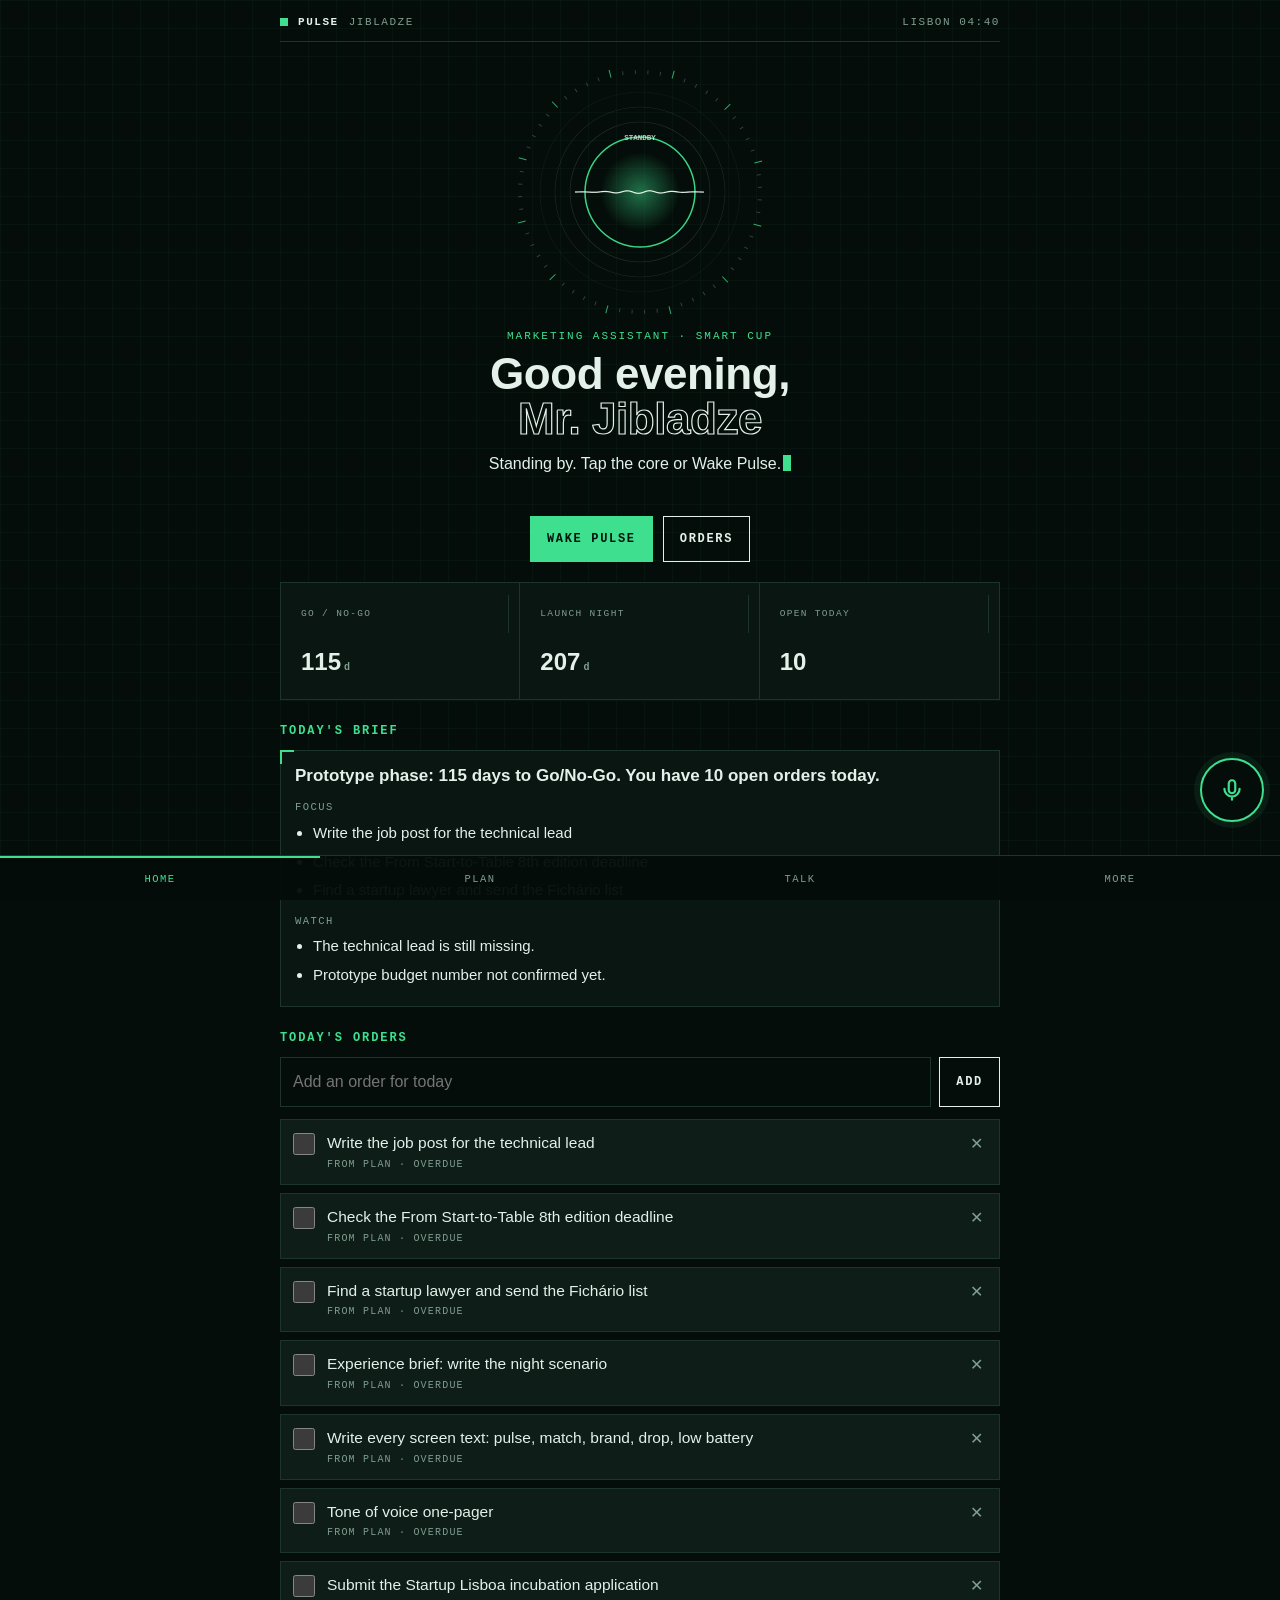
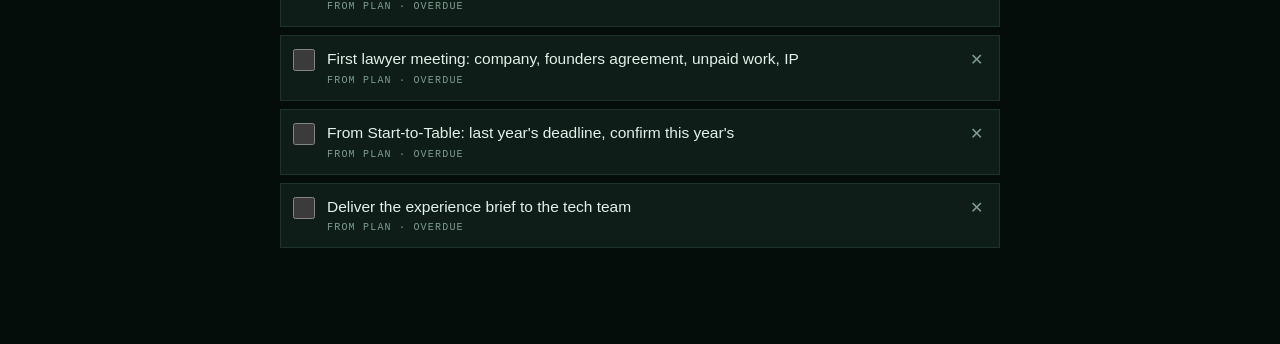
==== index.html @ d0503ccf "Add files via upload" ====
<!doctype html>
<html lang="en">
<head>
<meta charset="utf-8">
<meta name="viewport" content="width=device-width,initial-scale=1,viewport-fit=cover">
<title>Pulse</title>
<meta name="theme-color" content="#050D0A">
<meta name="apple-mobile-web-app-capable" content="yes">
<meta name="mobile-web-app-capable" content="yes">
<meta name="apple-mobile-web-app-status-bar-style" content="black-translucent">
<meta name="apple-mobile-web-app-title" content="Pulse">
<link rel="apple-touch-icon" href="icon-180.png">
<link rel="icon" href="icon-192.png">
<link rel="manifest" href="manifest.webmanifest">
<style>
:root{
  color-scheme:dark;
  --void:#050D0A; --panel:#0A1612; --panel2:#0E1D17; --line:#1C3429;
  --bone:#E4F1EA; --dim:#7F9E90; --pulse:#3EE08F; --soft:rgba(62,224,143,.14); --alert:#FF6B5E;
  --mono:ui-monospace,"SF Mono",Menlo,Consolas,monospace;
  --sans:-apple-system,BlinkMacSystemFont,"SF Pro Text","Segoe UI",Roboto,sans-serif;
  --display:-apple-system,"SF Pro Display","Segoe UI",Roboto,sans-serif;
  --safe-b:env(safe-area-inset-bottom,0px); --safe-t:env(safe-area-inset-top,0px);
}
*{box-sizing:border-box;-webkit-tap-highlight-color:transparent}
html,body{margin:0;background:var(--void);color:var(--bone);font-family:var(--sans);font-size:16px;line-height:1.5;min-height:100%}
body{padding:calc(var(--safe-t) + 8px) 16px calc(var(--safe-b) + 96px);
  background-image:linear-gradient(rgba(62,224,143,.035) 1px,transparent 1px),linear-gradient(90deg,rgba(62,224,143,.035) 1px,transparent 1px);background-size:28px 28px;background-attachment:fixed}
button,input,textarea,select{font:inherit;color:inherit}
:focus-visible{outline:2px solid var(--pulse);outline-offset:3px}
.wrap{max-width:720px;margin:0 auto}
.top{display:flex;align-items:center;gap:10px;font-family:var(--mono);font-size:11px;letter-spacing:.14em;text-transform:uppercase;color:var(--dim);padding:6px 0 10px;border-bottom:1px solid var(--line)}
.top b{color:var(--bone)}
.top .dot{width:8px;height:8px;background:var(--pulse);display:inline-block;animation:beat 1.1s ease-in-out infinite}
.top .sp{flex:1}
@keyframes beat{0%,100%{opacity:.35;transform:scale(.8)}18%{opacity:1;transform:scale(1.15)}32%{opacity:.6}46%{opacity:1;transform:scale(1.08)}}
.view{display:none;padding-top:14px}
.view.on{display:block}
h2{font-family:var(--mono);font-size:12px;letter-spacing:.16em;text-transform:uppercase;color:var(--pulse);margin:22px 0 10px;font-weight:700}

/* home */
.core{display:block;margin:6px auto 0;width:min(64vw,260px);aspect-ratio:1;border:none;background:none;padding:0;cursor:pointer}
.core canvas{width:100%;height:100%;display:block}
.hello{text-align:center}
.hello .eyebrow{font-family:var(--mono);font-size:11px;letter-spacing:.18em;text-transform:uppercase;color:var(--pulse);margin-top:6px}
.hello h1{font-family:var(--display);font-weight:800;font-size:clamp(30px,8.5vw,44px);line-height:1.02;letter-spacing:-.01em;margin:8px 0 10px}
.hello h1 span{display:block;color:transparent;-webkit-text-stroke:1.2px var(--bone)}
.say{min-height:3em;color:var(--bone);font-size:16px;margin:0 auto;max-width:34ch}
.caret{display:inline-block;width:.5em;height:1em;background:var(--pulse);vertical-align:-2px;margin-left:2px;animation:blink 1s steps(1) infinite}
@keyframes blink{50%{opacity:0}}
.acts{display:flex;gap:10px;justify-content:center;flex-wrap:wrap;margin-top:16px}
.btn{font-family:var(--mono);font-size:12px;font-weight:700;letter-spacing:.14em;text-transform:uppercase;padding:13px 16px;border:1.5px solid var(--bone);background:transparent;color:var(--bone);cursor:pointer;min-height:46px}
.btn.hot{background:var(--pulse);border-color:var(--pulse);color:#02140B}
.btn.ghost{border-color:var(--line);color:var(--dim)}
.btn:active{transform:translateY(1px)}
.ro{display:grid;grid-template-columns:repeat(3,1fr);border:1px solid var(--line);margin-top:20px;background:var(--panel)}
.ro div{padding:12px 10px;border-right:1px solid var(--line)}
.ro div:last-child{border-right:none}
.ro .k{font-family:var(--mono);font-size:9.5px;letter-spacing:.14em;text-transform:uppercase;color:var(--dim)}
.ro .v{font-family:var(--display);font-weight:800;font-size:24px;line-height:1.1;margin-top:4px;font-variant-numeric:tabular-nums}
.ro .v small{font-family:var(--mono);font-size:10px;color:var(--dim);font-weight:600;margin-left:3px}
.card{background:var(--panel);border:1px solid var(--line);position:relative;padding:14px}
.card::before{content:"";position:absolute;top:-1px;left:-1px;width:12px;height:12px;border-top:2px solid var(--pulse);border-left:2px solid var(--pulse)}
.brief-h{font-weight:600;font-size:17px;line-height:1.35;margin:0 0 10px}
.brief ul{margin:0;padding-left:18px}
.brief li{margin-bottom:6px;font-size:15px}
.brief .k{font-family:var(--mono);font-size:10.5px;letter-spacing:.14em;text-transform:uppercase;color:var(--dim);margin:12px 0 6px}

/* tasks */
.addrow{display:flex;gap:8px;margin-bottom:12px}
.addrow input{flex:1;min-width:0;background:var(--void);border:1px solid var(--line);padding:12px;font-size:16px}
.tasks{list-style:none;margin:0;padding:0;display:grid;gap:8px}
.tasks li{display:grid;grid-template-columns:auto 1fr auto;gap:12px;align-items:start;border:1px solid var(--line);padding:12px;background:var(--panel2)}
.tasks input{width:22px;height:22px;margin:1px 0 0;accent-color:var(--pulse)}
.tasks .t{font-size:15.5px;line-height:1.4}
.tasks .m{font-family:var(--mono);font-size:10px;letter-spacing:.12em;text-transform:uppercase;color:var(--dim);margin-top:3px}
.tasks li.done .t{color:var(--dim);text-decoration:line-through;text-decoration-color:var(--pulse)}
.tasks .x{background:none;border:none;color:var(--dim);font-size:16px;padding:0 4px;cursor:pointer}
.empty{font-family:var(--mono);font-size:12px;color:var(--dim)}

/* plan */
.plan{list-style:none;margin:0;padding:0;display:grid;gap:8px}
.plan li{display:grid;grid-template-columns:62px 1fr auto;gap:12px;align-items:start;border:1px solid var(--line);padding:12px;background:var(--panel2)}
.plan li.today{border-color:var(--pulse);background:var(--soft)}
.plan li.past{opacity:.55}
.plan .d{font-family:var(--mono);font-size:12px;font-weight:700;color:var(--pulse);line-height:1.2}
.plan .d small{display:block;color:var(--dim);font-weight:400;font-size:10px;letter-spacing:.1em;text-transform:uppercase}
.plan .t{font-size:15px;line-height:1.4}
.plan .tag{font-family:var(--mono);font-size:9.5px;letter-spacing:.12em;text-transform:uppercase;color:var(--dim)}
.planform{display:grid;grid-template-columns:auto 1fr auto;gap:8px;margin-bottom:12px}
.planform input{background:var(--void);border:1px solid var(--line);padding:11px;font-size:16px;min-width:0}
.note{font-size:13.5px;color:var(--dim);line-height:1.5}

/* talk */
.log{display:flex;flex-direction:column;gap:10px;min-height:200px}
.msg{max-width:86%;padding:10px 12px;font-size:15.5px;line-height:1.45;white-space:pre-wrap}
.msg.me{align-self:flex-end;background:var(--bone);color:var(--void)}
.msg.her{align-self:flex-start;background:var(--panel2);border:1px solid var(--line);border-left:3px solid var(--pulse)}
.msg .w{display:block;font-family:var(--mono);font-size:9.5px;letter-spacing:.16em;text-transform:uppercase;opacity:.65;margin-bottom:3px}
.typebar{display:flex;gap:8px;margin-top:12px}
.typebar input{flex:1;min-width:0;background:var(--void);border:1px solid var(--line);padding:12px;font-size:16px}
.hint{font-family:var(--mono);font-size:11px;color:var(--dim);line-height:1.7;margin-top:10px}

/* mic */
.mic{position:fixed;right:16px;bottom:calc(var(--safe-b) + 78px);z-index:20;width:64px;height:64px;border-radius:50%;border:2px solid var(--pulse);background:var(--void);color:var(--pulse);display:grid;place-items:center;cursor:pointer;box-shadow:0 0 0 6px rgba(62,224,143,.08)}
.mic svg{width:26px;height:26px}
.mic.live{background:var(--pulse);color:#02140B;animation:ring 1.2s ease-out infinite}
@keyframes ring{0%{box-shadow:0 0 0 0 rgba(62,224,143,.5)}100%{box-shadow:0 0 0 22px rgba(62,224,143,0)}}
.heard{position:fixed;left:16px;right:96px;bottom:calc(var(--safe-b) + 86px);z-index:19;font-family:var(--mono);font-size:12px;color:var(--pulse);background:rgba(5,13,10,.92);border:1px solid var(--line);padding:8px 10px;min-height:34px}

/* tabs */
.tabs{position:fixed;left:0;right:0;bottom:0;z-index:18;background:rgba(5,13,10,.96);border-top:1px solid var(--line);display:grid;grid-template-columns:repeat(4,1fr);padding-bottom:var(--safe-b)}
.tabs button{background:none;border:none;color:var(--dim);font-family:var(--mono);font-size:10.5px;letter-spacing:.14em;text-transform:uppercase;padding:14px 4px 12px;cursor:pointer;border-top:2px solid transparent}
.tabs button[aria-selected="true"]{color:var(--pulse);border-top-color:var(--pulse)}

/* settings */
.row{display:grid;gap:6px;margin-bottom:14px}
.row label{font-family:var(--mono);font-size:11px;letter-spacing:.14em;text-transform:uppercase;color:var(--dim)}
.row select{background:var(--void);border:1px solid var(--line);padding:11px;font-size:16px}
.toggle{display:flex;align-items:center;gap:10px;font-size:15px}
.toggle input{width:22px;height:22px;accent-color:var(--pulse)}
.facts{display:grid;gap:8px}
.fact{border:1px solid var(--line);background:var(--panel2);padding:10px 12px}
.fact .k{font-family:var(--mono);font-size:10px;letter-spacing:.16em;text-transform:uppercase;color:var(--pulse)}
.fact .v{font-size:14.5px;margin-top:4px}

/* orders overlay */
.ops{position:fixed;inset:0;z-index:50;background:rgba(3,8,6,.96);display:grid;place-items:center;padding:calc(var(--safe-t) + 16px) 14px calc(var(--safe-b) + 16px);overflow-y:auto}
.ops[hidden]{display:none!important}
.ops-scan{position:absolute;inset:0;pointer-events:none;background:repeating-linear-gradient(to bottom,rgba(62,224,143,.05) 0 1px,transparent 1px 4px);animation:scan 6s linear infinite}
@keyframes scan{from{background-position:0 0}to{background-position:0 120px}}
.ops-box{position:relative;width:min(640px,100%);border:1.5px solid var(--pulse);background:rgba(8,16,12,.94);padding:20px 16px 18px;box-shadow:0 0 50px rgba(62,224,143,.12)}
.ops-box::before,.ops-box::after{content:"";position:absolute;width:22px;height:22px;border:3px solid var(--pulse)}
.ops-box::before{top:-7px;left:-7px;border-right:none;border-bottom:none}
.ops-box::after{bottom:-7px;right:-7px;border-left:none;border-top:none}
.ops-top{display:flex;justify-content:space-between;font-family:var(--mono);font-size:10.5px;letter-spacing:.18em;color:var(--pulse)}
.ops-title{font-family:var(--mono);font-weight:700;font-size:19px;letter-spacing:.06em;margin:14px 0 4px;min-height:1.3em}
.ops-count{display:flex;align-items:baseline;gap:10px;margin-bottom:14px}
.ops-count b{font-family:var(--display);font-weight:900;font-size:78px;line-height:.9;color:var(--pulse);text-shadow:0 0 22px rgba(62,224,143,.35);font-variant-numeric:tabular-nums}
.ops-count span{font-family:var(--mono);font-size:11px;letter-spacing:.18em;text-transform:uppercase;color:var(--dim)}
.op-row{display:grid;grid-template-columns:auto 1fr;gap:10px;border:1px solid var(--line);border-left:3px solid var(--pulse);padding:11px 12px;margin-bottom:8px;background:rgba(62,224,143,.04);opacity:0;transform:translateX(-12px);transition:opacity .4s,transform .4s}
.op-row.show{opacity:1;transform:none}
.op-id{font-family:var(--mono);font-weight:700;font-size:11.5px;color:var(--pulse);letter-spacing:.1em;padding-top:2px}
.op-t{font-family:var(--mono);font-size:14.5px;line-height:1.4}
.ops-foot{display:flex;justify-content:space-between;align-items:center;gap:10px;margin-top:14px;font-family:var(--mono);font-size:11px;color:var(--dim)}

@media (prefers-reduced-motion:reduce){*{animation:none!important;transition:none!important}}
</style>
</head>
<body>
<div class="wrap">
  <div class="top"><span class="dot" aria-hidden="true"></span><b>PULSE</b><span>Jibladze</span><span class="sp"></span><span id="clock">--:--</span></div>

  <!-- HOME -->
  <section class="view on" id="v-home" aria-label="Home">
    <button class="core" id="core" type="button" aria-label="Wake Pulse"><canvas id="cv" width="520" height="520" aria-hidden="true"></canvas></button>
    <div class="hello">
      <div class="eyebrow">Marketing assistant · Smart Cup</div>
      <h1 id="greet">Welcome,<span>Mr. Jibladze</span></h1>
      <p class="say" id="say" aria-live="polite"></p>
      <div class="acts">
        <button class="btn hot" id="wake" type="button">Wake Pulse</button>
        <button class="btn" id="showOrders" type="button">Orders</button>
      </div>
    </div>
    <div class="ro">
      <div><div class="k">Go / No-Go</div><div class="v" id="roGo">--<small>d</small></div></div>
      <div><div class="k">Launch night</div><div class="v" id="roLaunch">--<small>d</small></div></div>
      <div><div class="k">Open today</div><div class="v" id="roOpen">0</div></div>
    </div>
    <h2>Today's brief</h2>
    <div class="card brief" id="brief"></div>
    <h2>Today's orders</h2>
    <form class="addrow" id="addForm"><label for="newTask" style="position:absolute;left:-9999px">New task</label><input id="newTask" placeholder="Add an order for today" autocomplete="off"><button class="btn" type="submit">Add</button></form>
    <ul class="tasks" id="tasks"></ul>
  </section>

  <!-- PLAN -->
  <section class="view" id="v-plan" aria-label="Month plan">
    <h2>Month plan</h2>
    <p class="note">Every item can go to your iPhone Calendar with an alert, so you get reminded even when Pulse is closed.</p>
    <form class="planform" id="planForm">
      <label for="pDate" style="position:absolute;left:-9999px">Date</label><input type="date" id="pDate">
      <label for="pText" style="position:absolute;left:-9999px">What</label><input id="pText" placeholder="What needs to happen" autocomplete="off">
      <button class="btn" type="submit">Add</button>
    </form>
    <ul class="plan" id="plan"></ul>
    <div class="acts" style="justify-content:flex-start">
      <button class="btn hot" id="toCal" type="button">Add plan to Calendar</button>
    </div>
    <p class="note" id="calNote"></p>
  </section>

  <!-- TALK -->
  <section class="view" id="v-talk" aria-label="Talk">
    <h2>Talk to Pulse</h2>
    <div class="log" id="log"></div>
    <form class="typebar" id="typeForm"><label for="typeIn" style="position:absolute;left:-9999px">Message</label><input id="typeIn" placeholder="Type or tap the mic" autocomplete="off"><button class="btn hot" type="submit">Send</button></form>
    <div class="hint">Try: "what are my orders" · "add task call the lawyer" · "done one" · "read my brief" · "what's this week" · "days to launch". Anything else goes to Claude.</div>
    <div class="acts" style="justify-content:flex-start">
      <button class="btn" id="askClaude" type="button">Deep talk in Claude</button>
    </div>
  </section>

  <!-- MORE -->
  <section class="view" id="v-more" aria-label="Settings and memory">
    <h2>Voice</h2>
    <div class="row"><label for="voiceSel">Pulse voice</label><select id="voiceSel"></select></div>
    <div class="acts" style="justify-content:flex-start;margin-top:0"><button class="btn" id="testVoice" type="button">Test voice</button></div>
    <p class="note">For a voice close to a real person, download a free Premium voice once: iPhone Settings › Accessibility › Spoken Content › Voices › English › <b>Ava (Premium)</b> or <b>Serena (Premium)</b>. Then pick it here.</p>
    <label class="toggle"><input type="checkbox" id="convo" checked> Conversation mode: listen again after Pulse answers</label>
    <h2>Memory</h2>
    <div class="facts" id="facts"></div>
    <h2>Links</h2>
    <p class="note">Full dashboard, reports and team signals: <a href="https://claude.ai/artifact/8DyxYjzvwnHDdhPhgziKTf" style="color:var(--pulse)">Pulse on claude.ai</a></p>
    <div class="acts" style="justify-content:flex-start"><button class="btn ghost" id="reset" type="button">Reset data on this phone</button></div>
    <p class="note" id="resetNote"></p>
  </section>
</div>

<div class="heard" id="heard" hidden></div>
<button class="mic" id="mic" type="button" aria-label="Talk to Pulse"><svg viewBox="0 0 24 24" fill="none" stroke="currentColor" stroke-width="2" stroke-linecap="round"><rect x="9" y="3" width="6" height="12" rx="3"/><path d="M5 11a7 7 0 0 0 14 0M12 18v3"/></svg></button>

<nav class="tabs" role="tablist">
  <button role="tab" aria-selected="true" data-v="home">Home</button>
  <button role="tab" aria-selected="false" data-v="plan">Plan</button>
  <button role="tab" aria-selected="false" data-v="talk">Talk</button>
  <button role="tab" aria-selected="false" data-v="more">More</button>
</nav>

<div class="ops" id="ops" hidden role="dialog" aria-modal="true" aria-labelledby="opsTitle">
  <div class="ops-scan" aria-hidden="true"></div>
  <div class="ops-box">
    <div class="ops-top"><span>PULSE // SECURE CHANNEL</span><span id="opsDate"></span></div>
    <div class="ops-title" id="opsTitle">ORDERS FOR MR. JIBLADZE</div>
    <div class="ops-count"><b id="opsCount">00</b><span id="opsSub">Active orders</span></div>
    <div id="opsRows"></div>
    <div class="ops-foot"><span>&gt; awaiting acknowledgement_</span><button class="btn hot" id="opsAck" type="button">Acknowledged</button></div>
  </div>
</div>

<script>
(function(){
"use strict";
const $ = id => document.getElementById(id);
const TZ = "Europe/Lisbon";
const store = {
  get(k, d){ try { const v = localStorage.getItem("pulse." + k); return v ? JSON.parse(v) : d; } catch(e){ return d; } },
  set(k, v){ try { localStorage.setItem("pulse." + k, JSON.stringify(v)); } catch(e){} }
};
function lisbon(d){
  const p = {}; new Intl.DateTimeFormat("en-GB",{timeZone:TZ,year:"numeric",month:"2-digit",day:"2-digit",hour:"2-digit",minute:"2-digit",hour12:false}).formatToParts(d||new Date()).forEach(x => p[x.type] = x.value);
  return {date:p.year+"-"+p.month+"-"+p.day, h:+p.hour, hm:p.hour+":"+p.minute};
}
function days(a,b){ return Math.round((Date.parse(b+"T12:00:00Z") - Date.parse(a+"T12:00:00Z"))/86400000); }
function addDays(iso, n){ const d = new Date(iso+"T12:00:00Z"); d.setUTCDate(d.getUTCDate()+n); return d.toISOString().slice(0,10); }
function fmtDay(iso){ const d = new Date(iso+"T12:00:00Z"); return {d:d.toLocaleDateString("en-GB",{day:"numeric",month:"short",timeZone:"UTC"}), w:d.toLocaleDateString("en-GB",{weekday:"short",timeZone:"UTC"})}; }
let T = lisbon();
$("clock").textContent = "Lisbon " + T.hm;
setInterval(() => { T = lisbon(); $("clock").textContent = "Lisbon " + T.hm; }, 30000);

/* ---------- data ---------- */
const MEMORY = [
  {k:"Product", v:"Reusable bar cup with a living screen. Two cups near each other match at random. No app, no personal data."},
  {k:"Market", v:"Lisbon first: Bairro Alto, Cais do Sodré, Santos. Dating app fatigue, the in-person trend, strong tourism."},
  {k:"Timeline", v:"Prototypes Oct 2026 to Mar 2027 · Go/No-Go Mar 2027 · launch night Jul 2027."},
  {k:"Marketing now", v:"Quiet phase: experience brief, brand, interviews, sales decks. Public campaign ONLY 50 after Go/No-Go."},
  {k:"Funding", v:"Startup Lisboa incubation, From Start-to-Table, angels after Go/No-Go, a drinks partner."},
  {k:"Private details", v:"Prices, money and legal notes stay in your private Pulse page on claude.ai, not in this app."}
];
const SEED_PLAN = [
  ["2026-09-28","Write the job post for the technical lead","you"],
  ["2026-09-29","Check the From Start-to-Table 8th edition deadline","you"],
  ["2026-09-30","Find a startup lawyer and send the Fichário list","you"],
  ["2026-10-01","Prototype month 1 starts: tech decision and components","team"],
  ["2026-10-05","Experience brief: write the night scenario","you"],
  ["2026-10-08","Write every screen text: pulse, match, brand, drop, low battery","you"],
  ["2026-10-10","Prototype budget number due from the tech lead","team"],
  ["2026-10-12","Parts for the two prototypes should have arrived","team"],
  ["2026-10-15","Tone of voice one-pager","you"],
  ["2026-10-19","Submit the Startup Lisboa incubation application","you"],
  ["2026-10-22","First lawyer meeting: company, founders agreement, unpaid work, IP","you"],
  ["2026-10-26","From Start-to-Table: last year's deadline, confirm this year's","you"],
  ["2026-10-30","Deliver the experience brief to the tech team","you"]
];
let plan = store.get("plan", null);
if (!plan){ plan = SEED_PLAN.map((p,i) => ({id:"s"+i, date:p[0], text:p[1], who:p[2], done:false, draft:true})); store.set("plan", plan); }
let tasks = store.get("tasks", []);
let log = store.get("log", []);
function uid(){ return Date.now().toString(36) + Math.random().toString(36).slice(2,6); }

/* today's orders = today's tasks + plan items due today or overdue (open) */
function todayOrders(){
  const t = tasks.filter(x => x.day === T.date || (!x.done && x.day < T.date));
  const p = plan.filter(x => x.who !== "team" && !x.done && x.date <= T.date).map(x => ({id:"p:"+x.id, text:x.text, done:false, fromPlan:true, day:x.date}));
  return t.concat(p);
}
function openOrders(){ return todayOrders().filter(x => !x.done); }

/* ---------- canvas core ---------- */
const cv = $("cv"), cx = cv.getContext("2d");
const reduce = matchMedia("(prefers-reduced-motion: reduce)").matches;
let speaking = false, listening = false, awake = false;
function draw(t){
  const W = cv.width, c = W/2; cx.clearRect(0,0,W,W);
  const ph = (t/1000*1.1)%1, beat = Math.exp(-Math.pow((ph-.08)*18,2)) + .6*Math.exp(-Math.pow((ph-.3)*18,2));
  const e = speaking ? .9 : listening ? .7 : awake ? .45 : .25;
  for (let i=0;i<4;i++){ cx.beginPath(); cx.arc(c,c,110+i*30+beat*5*e*(4-i),0,Math.PI*2); cx.strokeStyle = i===0 ? "rgba(62,224,143,.95)" : "rgba(228,241,234,"+(.2-i*.04)+")"; cx.lineWidth = i===0 ? 3 : 1.2; cx.stroke(); }
  cx.save(); cx.translate(c,c); cx.rotate(t/9000);
  for (let i=0;i<60;i++){ const a=i/60*Math.PI*2, r1=236, r2=i%5===0?252:244; cx.beginPath(); cx.moveTo(Math.cos(a)*r1,Math.sin(a)*r1); cx.lineTo(Math.cos(a)*r2,Math.sin(a)*r2); cx.strokeStyle = i%5===0 ? "rgba(62,224,143,.75)" : "rgba(228,241,234,.22)"; cx.lineWidth = 2; cx.stroke(); }
  cx.restore();
  const r = 80 + beat*12*e, g = cx.createRadialGradient(c,c,4,c,c,r);
  g.addColorStop(0,"rgba(62,224,143,"+(.45+beat*.4)+")"); g.addColorStop(1,"rgba(62,224,143,0)");
  cx.fillStyle = g; cx.beginPath(); cx.arc(c,c,r,0,Math.PI*2); cx.fill();
  cx.beginPath();
  for (let x=-130;x<=130;x+=3){ const n=x/130, env=Math.exp(-n*n*3), y=Math.sin(n*18+t/170)*22*env*(speaking?1.3:listening?.9:awake?.45:.12)*(1+beat*.5); x===-130?cx.moveTo(c+x,c+y):cx.lineTo(c+x,c+y); }
  cx.strokeStyle = "#E4F1EA"; cx.lineWidth = 2.4; cx.stroke();
  cx.fillStyle = "rgba(228,241,234,.8)"; cx.font = "600 15px ui-monospace, Menlo, monospace"; cx.textAlign = "center";
  cx.fillText(speaking ? "SPEAKING" : listening ? "LISTENING" : awake ? "ONLINE" : "STANDBY", c, c-104);
}
function loop(t){ draw(t); if (!reduce) requestAnimationFrame(loop); }
requestAnimationFrame(loop);

/* ---------- voice out ---------- */
const synth = window.speechSynthesis;
let voice = null, voices = [];
function vScore(v){
  let s = 0;
  if (/premium/i.test(v.name)) s += 90; if (/enhanced/i.test(v.name)) s += 70; if (/natural|neural/i.test(v.name)) s += 70;
  if (/^en[-_]GB/i.test(v.lang)) s += 25; else if (/^en[-_](US|IE|AU)/i.test(v.lang)) s += 18; else s += 8;
  if (/ava|serena|zoe|samantha|kate|stephanie|karen|moira|tessa|allison|susan|sonia|libby|jenny|aria|female/i.test(v.name)) s += 25;
  if (/daniel|arthur|oliver|fred|alex|tom|aaron|rishi|gordon|reed|ralph|albert|eddy|grandpa|grandma|rocko|shelley|sandy|flo|jester|bells|boing|bubbles|cellos|whisper|zarvox|trinoids|organ|superstar|bahh|wobble|junior|good news|bad news/i.test(v.name)) s -= 120;
  return s;
}
function loadVoices(){
  if (!synth) return;
  voices = synth.getVoices().filter(v => /^en([-_]|$)/i.test(v.lang)).sort((a,b) => vScore(b)-vScore(a));
  const saved = store.get("voice", null);
  voice = voices.find(v => v.name === saved) || voices[0] || null;
  const sel = $("voiceSel"); sel.innerHTML = "";
  if (!voices.length){ const o = document.createElement("option"); o.textContent = "No English voice found"; sel.appendChild(o); return; }
  voices.slice(0,20).forEach(v => { const o = document.createElement("option"); o.value = v.name; o.textContent = v.name + " (" + v.lang + ")"; if (v === voice) o.selected = true; sel.appendChild(o); });
}
if (synth){ loadVoices(); synth.addEventListener && synth.addEventListener("voiceschanged", loadVoices); setTimeout(loadVoices, 800); }
$("voiceSel").addEventListener("change", e => { voice = voices.find(v => v.name === e.target.value) || voice; store.set("voice", voice && voice.name); say("Hello, Mr. Jibladze. This is how I sound now."); });
$("testVoice").addEventListener("click", () => say("Good day, Mr. Jibladze. Pulse is online and ready."));
function speechText(t){ return t.replace(/€\s?(\d[\d,.]*)k\b/gi,"$1 thousand euros").replace(/€\s?(\d[\d,.]*)/g,"$1 euros").replace(/\bGo\s*\/\s*No-Go\b/gi,"go, no go").replace(/\bMr\.\s/g,"Mister ").replace(/Jibladze/g,"Jib-lahd-zeh").replace(/\s+/g," ").trim(); }
function say(text, opt){
  opt = opt || {};
  if (!synth || !voice || !text){ if (opt.onEnd) setTimeout(opt.onEnd, 50); if (opt.onStart) opt.onStart(false); return; }
  if (!opt.queue) synth.cancel();
  const parts = speechText(text).match(/[^.!?]+[.!?]*\s*/g) || [speechText(text)];
  const chunks = []; let cur = "";
  parts.forEach(p => { if ((cur+p).length > 170 && cur){ chunks.push(cur.trim()); cur = p; } else cur += p; });
  if (cur.trim()) chunks.push(cur.trim());
  chunks.forEach((c,i) => {
    const u = new SpeechSynthesisUtterance(c);
    u.voice = voice; u.lang = voice.lang; u.rate = 1; u.pitch = 1;
    if (i === 0) u.onstart = () => { speaking = true; if (opt.onStart) opt.onStart(true); };
    if (i === chunks.length-1) u.onend = u.onerror = () => { speaking = false; if (opt.onEnd) opt.onEnd(); };
    synth.speak(u);
  });
}

/* ---------- typing ---------- */
let tt = null;
function type(el, text){
  clearInterval(tt); el.textContent = "";
  const c = document.createElement("span"); c.className = "caret";
  if (reduce){ el.textContent = text; el.appendChild(c); return; }
  let i = 0; tt = setInterval(() => { i += 2; el.textContent = text.slice(0,i); el.appendChild(c); if (i >= text.length) clearInterval(tt); }, 22);
}

/* ---------- home render ---------- */
const NUMW = ["no","one","two","three","four","five","six","seven","eight","nine","ten"];
function helloWord(){ const h = T.h; return h < 5 ? "Good evening" : h < 12 ? "Good morning" : h < 18 ? "Good afternoon" : "Good evening"; }
function weekAhead(){ const end = addDays(T.date, 7); return plan.filter(p => !p.done && p.date > T.date && p.date <= end); }
function briefData(){
  const open = openOrders(), week = weekAhead();
  const go = days(T.date,"2027-03-31"), launch = days(T.date,"2027-07-01");
  const stage = T.date < "2026-10-01" ? "Plan agreed, prototype phase starts on 1 October." : T.date <= "2027-03-31" ? "Prototype phase: " + go + " days to Go/No-Go." : T.date < "2027-07-01" ? "The Signal: " + launch + " days to launch night." : "After launch.";
  return {
    headline: stage + " " + (open.length ? "You have " + open.length + " open " + (open.length===1?"order":"orders") + " today." : "Nothing open for today."),
    focus: open.slice(0,3).map(o => o.text),
    week: week.slice(0,4).map(p => fmtDay(p.date).w + " " + fmtDay(p.date).d + ": " + p.text),
    gaps: ["The technical lead is still missing.", "Prototype budget number not confirmed yet."]
  };
}
function renderBrief(){
  const b = briefData(), el = $("brief"); el.innerHTML = "";
  const h = document.createElement("p"); h.className = "brief-h"; h.textContent = b.headline; el.appendChild(h);
  [["Focus",b.focus],["Next 7 days",b.week],["Watch",b.gaps]].forEach(([k,arr]) => {
    if (!arr.length) return;
    const kk = document.createElement("div"); kk.className = "k"; kk.textContent = k; el.appendChild(kk);
    const ul = document.createElement("ul"); arr.forEach(x => { const li = document.createElement("li"); li.textContent = x; ul.appendChild(li); }); el.appendChild(ul);
  });
}
function renderTasks(){
  const ul = $("tasks"); ul.innerHTML = "";
  const list = todayOrders();
  list.forEach((o,i) => {
    const li = document.createElement("li"); if (o.done) li.className = "done";
    const cb = document.createElement("input"); cb.type = "checkbox"; cb.checked = !!o.done; cb.id = "o-"+i; cb.setAttribute("aria-label","Done: "+o.text);
    cb.addEventListener("change", () => complete(o, cb.checked));
    const body = document.createElement("div");
    const t = document.createElement("div"); t.className = "t"; t.textContent = o.text;
    const m = document.createElement("div"); m.className = "m"; m.textContent = (o.fromPlan ? "From plan" : "Order") + (o.day < T.date ? " · overdue" : "");
    body.append(t, m);
    const x = document.createElement("button"); x.className = "x"; x.type = "button"; x.textContent = "✕"; x.setAttribute("aria-label","Remove");
    x.addEventListener("click", () => removeOrder(o));
    li.append(cb, body, x); ul.appendChild(li);
  });
  if (!list.length){ const li = document.createElement("li"); li.className = "empty"; li.style.border = "none"; li.style.background = "none"; li.textContent = "No orders for today."; ul.appendChild(li); }
  $("roOpen").textContent = openOrders().length;
  $("roGo").innerHTML = Math.max(0,days(T.date,"2027-03-31")) + "<small>d</small>";
  $("roLaunch").innerHTML = Math.max(0,days(T.date,"2027-07-01")) + "<small>d</small>";
  renderBrief();
}
function addTask(text){ text = String(text||"").trim(); if (!text) return null; const t = {id:uid(), text, day:T.date, done:false}; tasks.push(t); store.set("tasks", tasks); renderTasks(); return t; }
function complete(o, done){
  if (o.fromPlan){ const p = plan.find(x => "p:"+x.id === o.id); if (p){ p.done = done; store.set("plan", plan); renderPlan(); } }
  else { const t = tasks.find(x => x.id === o.id); if (t){ t.done = done; store.set("tasks", tasks); } }
  renderTasks();
}
function removeOrder(o){
  if (o.fromPlan){ plan = plan.filter(x => "p:"+x.id !== o.id); store.set("plan", plan); renderPlan(); }
  else { tasks = tasks.filter(x => x.id !== o.id); store.set("tasks", tasks); }
  renderTasks();
}
$("addForm").addEventListener("submit", e => { e.preventDefault(); addTask($("newTask").value); $("newTask").value = ""; });

/* ---------- plan ---------- */
function renderPlan(){
  const ul = $("plan"); ul.innerHTML = "";
  plan.sort((a,b) => a.date < b.date ? -1 : a.date > b.date ? 1 : 0);
  plan.forEach(p => {
    const li = document.createElement("li");
    if (p.date === T.date) li.className = "today"; else if (p.date < T.date && p.done) li.className = "past";
    const d = document.createElement("div"); d.className = "d"; const f = fmtDay(p.date); d.innerHTML = "<small></small>"; d.firstChild.textContent = f.w; d.append(f.d);
    const b = document.createElement("div");
    const t = document.createElement("div"); t.className = "t"; t.textContent = p.text; if (p.done){ t.style.textDecoration = "line-through"; t.style.color = "var(--dim)"; }
    const g = document.createElement("div"); g.className = "tag"; g.textContent = (p.who === "team" ? "Team milestone" : "Yours") + (p.draft ? " · draft" : "");
    b.append(t, g);
    const x = document.createElement("button"); x.className = "btn ghost"; x.style.padding = "6px 9px"; x.style.minHeight = "0"; x.type = "button"; x.textContent = p.done ? "Undo" : "Done";
    x.addEventListener("click", () => { p.done = !p.done; store.set("plan", plan); renderPlan(); renderTasks(); });
    li.append(d, b, x); ul.appendChild(li);
  });
}
$("pDate").value = T.date;
$("planForm").addEventListener("submit", e => {
  e.preventDefault(); const text = $("pText").value.trim(), date = $("pDate").value; if (!text || !date) return;
  plan.push({id:uid(), date, text, who:"you", done:false}); store.set("plan", plan); $("pText").value = ""; renderPlan(); renderTasks();
});
function ics(){
  const esc = s => s.replace(/\\/g,"\\\\").replace(/;/g,"\\;").replace(/,/g,"\\,");
  const stamp = new Date().toISOString().replace(/[-:]/g,"").slice(0,15) + "Z";
  const lines = ["BEGIN:VCALENDAR","VERSION:2.0","PRODID:-//Pulse//Jibladze//EN","CALSCALE:GREGORIAN","X-WR-CALNAME:Pulse · Smart Cup"];
  plan.filter(p => !p.done && p.date >= T.date).forEach(p => {
    const d = p.date.replace(/-/g,"");
    lines.push("BEGIN:VEVENT","UID:pulse-"+p.id+"@jibladze","DTSTAMP:"+stamp,
      "DTSTART;TZID=Europe/Lisbon:"+d+"T090000","DTEND;TZID=Europe/Lisbon:"+d+"T093000",
      "SUMMARY:"+esc("Pulse · "+p.text),"DESCRIPTION:"+esc("Smart Cup plan. Reminder from Pulse, your marketing assistant."),
      "BEGIN:VALARM","ACTION:DISPLAY","DESCRIPTION:"+esc(p.text),"TRIGGER:-PT15M","END:VALARM","END:VEVENT");
  });
  lines.push("END:VCALENDAR");
  return lines.join("\r\n");
}
$("toCal").addEventListener("click", () => {
  const data = ics(), n = plan.filter(p => !p.done && p.date >= T.date).length;
  if (!n){ $("calNote").textContent = "Nothing upcoming to add."; return; }
  const a = document.createElement("a");
  a.href = "data:text/calendar;charset=utf-8," + encodeURIComponent(data);
  a.download = "pulse-plan.ics"; document.body.appendChild(a); a.click(); a.remove();
  $("calNote").textContent = n + " items sent to Calendar. On iPhone tap \"Add All\". Each one alerts you at 08:45 Lisbon time.";
});

/* ---------- orders overlay ---------- */
const GL = "ABCDEFGHJKLMNPQRSTUVWXYZ0123456789#%&/<>*+=";
let opsT = [];
function scramble(el, text, dur){
  if (reduce){ el.textContent = text; return; }
  const s0 = performance.now();
  const step = t => { const p = Math.min(1,(t-s0)/dur), k = Math.floor(p*text.length); let o = text.slice(0,k); for (let i=k;i<text.length;i++) o += text[i]===" " ? " " : GL[Math.floor(Math.random()*GL.length)]; el.textContent = o; if (p < 1) requestAnimationFrame(step); };
  requestAnimationFrame(step);
}
function showOrders(){
  const list = openOrders(), rows = $("opsRows");
  opsT.forEach(clearTimeout); opsT = []; rows.innerHTML = "";
  $("opsDate").textContent = T.date.split("-").reverse().join(".");
  $("opsCount").textContent = String(list.length).padStart(2,"0");
  $("opsSub").textContent = list.length === 1 ? "Active order" : "Active orders";
  $("ops").hidden = false;
  scramble($("opsTitle"), "ORDERS FOR MR. JIBLADZE", 700);
  if (!list.length){ const r = document.createElement("div"); r.className = "op-row show"; r.innerHTML = '<span class="op-id">CLEAR</span><span class="op-t">No open orders today.</span>'; rows.appendChild(r); }
  list.forEach((o,i) => {
    const r = document.createElement("div"); r.className = "op-row"; r.innerHTML = '<span class="op-id"></span><span class="op-t"></span>';
    r.firstChild.textContent = "ORD-" + String(i+1).padStart(2,"0"); rows.appendChild(r);
    opsT.push(setTimeout(() => { r.classList.add("show"); scramble(r.lastChild, o.text, 900); }, 800 + i*1100));
  });
}
function hideOrders(){ $("ops").hidden = true; opsT.forEach(clearTimeout); }
$("opsAck").addEventListener("click", hideOrders);
const ORD = ["First","Second","Third","Fourth","Fifth","Sixth","Seventh"];
function ordersSpeech(list){ return list.map((o,i) => (ORD[i]||"Next") + ". " + o.text + ".").join(" "); }
$("showOrders").addEventListener("click", () => { const l = openOrders(); showOrders(); if (l.length) say("Here's your list. " + ordersSpeech(l)); });

/* ---------- wake ---------- */
function greetingLine(){
  const n = openOrders().length;
  let s = helloWord() + ", Mr. Jibladze. Nice to have you back. " + briefData().headline.replace(/You have .*$/,"").trim() + " ";
  if (n) s += "You've got " + (NUMW[n]||n) + " " + (n===1?"thing":"things") + " on your list today.";
  else s += "Your list is clear today.";
  return s.replace(/\s+/g," ").trim();
}
function wake(){
  awake = true;
  const line = greetingLine(), list = openOrders();
  $("greet").innerHTML = helloWord() + ",<span>Mr. Jibladze</span>";
  type($("say"), line);
  say(line);
  if (list.length){
    let shown = false; const show = () => { if (!shown){ shown = true; showOrders(); } };
    say("Let me put them on the screen. " + ordersSpeech(list), {queue:true, onStart: ok => ok ? show() : setTimeout(show, 2600)});
    setTimeout(show, 9000);
  }
}
$("wake").addEventListener("click", wake);
$("core").addEventListener("click", wake);
$("greet").innerHTML = helloWord() + ",<span>Mr. Jibladze</span>";
type($("say"), "Standing by. Tap the core or Wake Pulse.");

/* ---------- talk: commands ---------- */
function addLog(role, text){ log.push({role, text, at:Date.now()}); log = log.slice(-60); store.set("log", log); renderLog(); }
function renderLog(){
  const el = $("log"); el.innerHTML = "";
  if (!log.length){ const m = document.createElement("div"); m.className = "msg her"; m.innerHTML = '<span class="w">Pulse</span>'; m.append("I'm listening, Mr. Jibladze. Tap the mic and talk to me, or type here."); el.appendChild(m); }
  log.slice(-30).forEach(l => { const m = document.createElement("div"); m.className = "msg " + (l.role === "me" ? "me" : "her"); const w = document.createElement("span"); w.className = "w"; w.textContent = l.role === "me" ? "You" : "Pulse"; m.append(w, l.text); el.appendChild(m); });
  el.scrollTop = el.scrollHeight;
}
const NUMS = {one:1,first:1,two:2,second:2,to:2,too:2,three:3,third:3,four:4,fourth:4,for:4,five:5,fifth:5,six:6,sixth:6};
function handle(raw){
  const q = raw.trim(); if (!q) return;
  addLog("me", q);
  const s = q.toLowerCase().replace(/[.,!?]/g,"");
  let m, reply = null, afterNow = null, afterEnd = null;
  if ((m = s.match(/^(?:add (?:a )?(?:task|order)|remind me to|new task|task)\s+(.+)$/))){
    const t = addTask(m[1].charAt(0).toUpperCase() + m[1].slice(1)); reply = t ? "Added to today: " + t.text + "." : "I didn't catch the task.";
  } else if ((m = s.match(/^(?:done|complete|finished|mark)\s+(?:task |order |number )?(\w+)/))){
    const n = NUMS[m[1]] || parseInt(m[1],10), l = openOrders();
    if (n && l[n-1]){ complete(l[n-1], true); reply = "Done: " + l[n-1].text + ". Nice work."; } else reply = "Which one? Say done one, done two, and so on.";
  } else if (/(orders|tasks|to do|todo|my list|what do i have)/.test(s)){
    const l = openOrders(); reply = l.length ? "You have " + (NUMW[l.length]||l.length) + " open. " + ordersSpeech(l) : "Your list is clear today."; afterNow = showOrders;
  } else if (/(brief|status|update|report)/.test(s)){
    const b = briefData(); reply = b.headline + (b.week.length ? " Coming up this week: " + b.week.slice(0,2).join(". ") + "." : "");
  } else if (/(this week|next week|coming up|schedule|plan)/.test(s)){
    const w = weekAhead(); reply = w.length ? "Next seven days. " + w.map(p => fmtDay(p.date).w + ": " + p.text).join(". ") + "." : "Nothing planned for the next seven days.";
  } else if (/(launch|go no go|go\/no go|how many days|countdown)/.test(s)){
    reply = days(T.date,"2027-03-31") + " days to Go, no go, and " + days(T.date,"2027-07-01") + " days to launch night.";
  } else if (/^(hi|hello|hey|good (morning|afternoon|evening))/.test(s)){
    reply = helloWord() + ", Mr. Jibladze. What can I do for you?";
  } else if (/(thank|thanks)/.test(s)){
    reply = "Any time, Mr. Jibladze.";
  } else {
    reply = "That one needs deeper thinking. I'll open Claude with your question ready.";
    afterEnd = () => openClaude(q);
  }
  addLog("her", reply);
  say(reply, {onEnd: () => { if (afterEnd) afterEnd(); else if (convo() && heardByVoice) listen(); heardByVoice = false; }});
  if (afterNow) setTimeout(afterNow, 300);
}
let heardByVoice = false;
function contextPrompt(q){
  const l = openOrders().map(o => "- " + o.text).join("\n") || "- none";
  return "You are Pulse, the private marketing assistant of Mr. Jibladze (marketing lead and CEO of Smart Cup, Lisbon). Answer warmly and briefly.\n\nContext: " + MEMORY.map(f => f.k + ": " + f.v).join(" ") + "\nToday's open orders:\n" + l + "\n\nHis question: " + q;
}
function openClaude(q){
  const p = contextPrompt(q || "What should I focus on today?");
  const url = "https://claude.ai/new?q=" + encodeURIComponent(p);
  try { navigator.clipboard && navigator.clipboard.writeText(p); } catch(e){}
  window.location.href = url;
}
$("askClaude").addEventListener("click", () => openClaude(""));
$("typeForm").addEventListener("submit", e => { e.preventDefault(); const v = $("typeIn").value; $("typeIn").value = ""; handle(v); });

/* ---------- mic ---------- */
const SR = window.SpeechRecognition || window.webkitSpeechRecognition;
let rec = null;
function convo(){ return $("convo").checked; }
$("convo").checked = store.get("convo", true);
$("convo").addEventListener("change", () => store.set("convo", $("convo").checked));
function listen(){
  if (!SR){ $("heard").hidden = false; $("heard").textContent = "Voice input is not available here. Type instead."; setTimeout(() => $("heard").hidden = true, 3500); return; }
  if (listening) { try { rec.stop(); } catch(e){} return; }
  if (synth) synth.cancel();
  rec = new SR(); rec.lang = "en-US"; rec.interimResults = true; rec.continuous = false; rec.maxAlternatives = 1;
  let final = "";
  rec.onstart = () => { listening = true; awake = true; $("mic").classList.add("live"); $("heard").hidden = false; $("heard").textContent = "Listening…"; };
  rec.onresult = e => { let t = ""; for (let i = e.resultIndex; i < e.results.length; i++){ t += e.results[i][0].transcript; if (e.results[i].isFinal) final += e.results[i][0].transcript; } $("heard").textContent = t || final; };
  rec.onerror = e => { $("heard").textContent = e.error === "not-allowed" ? "Allow the microphone for Pulse in Settings › Safari › Microphone." : "I didn't hear anything."; };
  rec.onend = () => { listening = false; $("mic").classList.remove("live"); setTimeout(() => $("heard").hidden = true, 1200); if (final.trim()){ switchView("talk"); heardByVoice = true; handle(final); } };
  try { rec.start(); } catch(e){ listening = false; }
}
$("mic").addEventListener("click", listen);

/* ---------- tabs ---------- */
function switchView(v){
  document.querySelectorAll(".view").forEach(x => x.classList.toggle("on", x.id === "v-"+v));
  document.querySelectorAll(".tabs button").forEach(b => b.setAttribute("aria-selected", b.dataset.v === v));
  if (v === "talk") renderLog();
  window.scrollTo(0,0);
}
document.querySelectorAll(".tabs button").forEach(b => b.addEventListener("click", () => switchView(b.dataset.v)));

/* ---------- memory + reset ---------- */
MEMORY.forEach(f => { const d = document.createElement("div"); d.className = "fact"; d.innerHTML = '<div class="k"></div><div class="v"></div>'; d.firstChild.textContent = f.k; d.lastChild.textContent = f.v; $("facts").appendChild(d); });
let resetArm = false;
$("reset").addEventListener("click", () => {
  if (!resetArm){ resetArm = true; $("reset").textContent = "Tap again to confirm"; $("resetNote").textContent = "This clears orders, plan and chat on this phone only."; setTimeout(() => { resetArm = false; $("reset").textContent = "Reset data on this phone"; }, 4000); return; }
  ["plan","tasks","log"].forEach(k => { try { localStorage.removeItem("pulse."+k); } catch(e){} });
  location.reload();
});

renderTasks(); renderPlan(); renderLog();
if ("serviceWorker" in navigator && location.protocol === "https:") navigator.serviceWorker.register("sw.js").catch(() => {});
})();
</script>
</body>
</html>
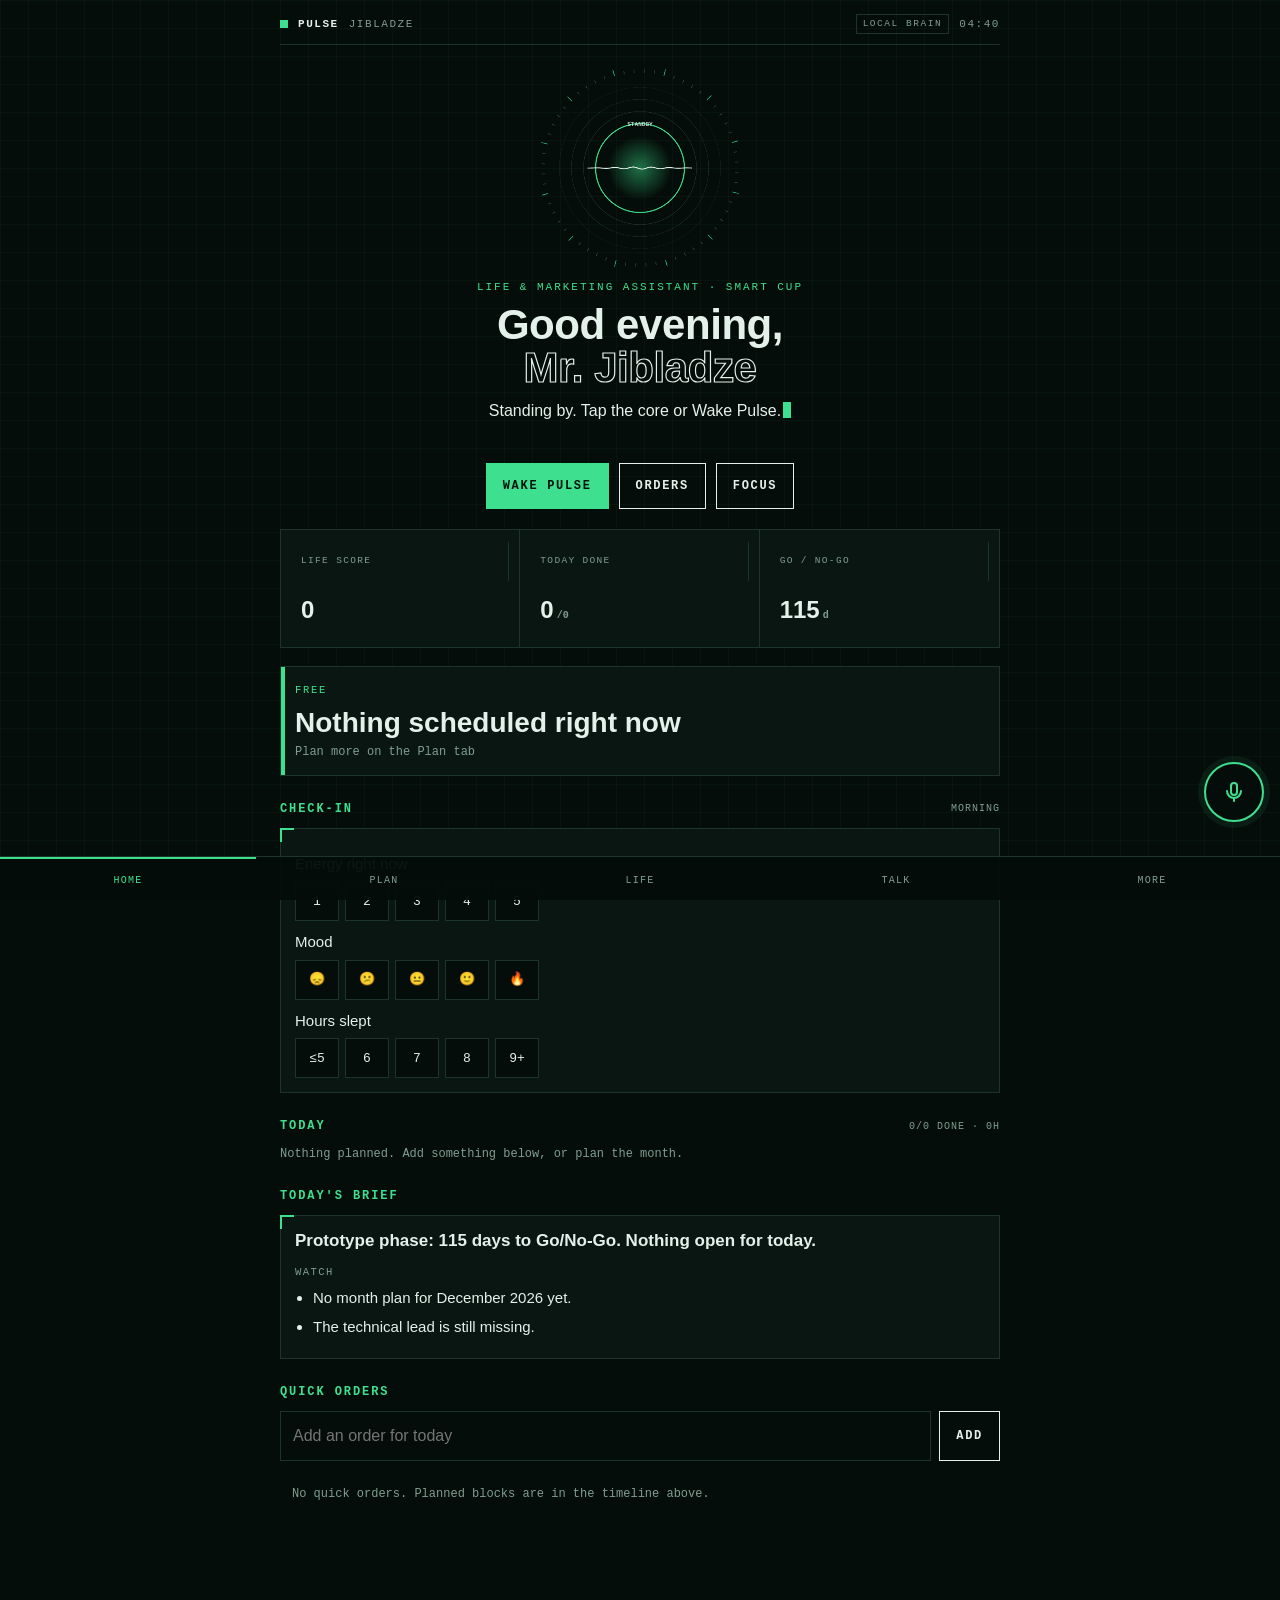
==== commit 18503f7d: "Turn Pulse into a full life planner: month protocol, planning engine, timeline, life dashboard, focu" ====
--- a/index.html
+++ b/index.html
@@ -12,222 +12,194 @@
 <link rel="apple-touch-icon" href="icon-180.png">
 <link rel="icon" href="icon-192.png">
 <link rel="manifest" href="manifest.webmanifest">
-<style>
-:root{
-  color-scheme:dark;
-  --void:#050D0A; --panel:#0A1612; --panel2:#0E1D17; --line:#1C3429;
-  --bone:#E4F1EA; --dim:#7F9E90; --pulse:#3EE08F; --soft:rgba(62,224,143,.14); --alert:#FF6B5E;
-  --mono:ui-monospace,"SF Mono",Menlo,Consolas,monospace;
-  --sans:-apple-system,BlinkMacSystemFont,"SF Pro Text","Segoe UI",Roboto,sans-serif;
-  --display:-apple-system,"SF Pro Display","Segoe UI",Roboto,sans-serif;
-  --safe-b:env(safe-area-inset-bottom,0px); --safe-t:env(safe-area-inset-top,0px);
-}
-*{box-sizing:border-box;-webkit-tap-highlight-color:transparent}
-html,body{margin:0;background:var(--void);color:var(--bone);font-family:var(--sans);font-size:16px;line-height:1.5;min-height:100%}
-body{padding:calc(var(--safe-t) + 8px) 16px calc(var(--safe-b) + 96px);
-  background-image:linear-gradient(rgba(62,224,143,.035) 1px,transparent 1px),linear-gradient(90deg,rgba(62,224,143,.035) 1px,transparent 1px);background-size:28px 28px;background-attachment:fixed}
-button,input,textarea,select{font:inherit;color:inherit}
-:focus-visible{outline:2px solid var(--pulse);outline-offset:3px}
-.wrap{max-width:720px;margin:0 auto}
-.top{display:flex;align-items:center;gap:10px;font-family:var(--mono);font-size:11px;letter-spacing:.14em;text-transform:uppercase;color:var(--dim);padding:6px 0 10px;border-bottom:1px solid var(--line)}
-.top b{color:var(--bone)}
-.top .dot{width:8px;height:8px;background:var(--pulse);display:inline-block;animation:beat 1.1s ease-in-out infinite}
-.top .sp{flex:1}
-@keyframes beat{0%,100%{opacity:.35;transform:scale(.8)}18%{opacity:1;transform:scale(1.15)}32%{opacity:.6}46%{opacity:1;transform:scale(1.08)}}
-.view{display:none;padding-top:14px}
-.view.on{display:block}
-h2{font-family:var(--mono);font-size:12px;letter-spacing:.16em;text-transform:uppercase;color:var(--pulse);margin:22px 0 10px;font-weight:700}
-
-/* home */
-.core{display:block;margin:6px auto 0;width:min(64vw,260px);aspect-ratio:1;border:none;background:none;padding:0;cursor:pointer}
-.core canvas{width:100%;height:100%;display:block}
-.hello{text-align:center}
-.hello .eyebrow{font-family:var(--mono);font-size:11px;letter-spacing:.18em;text-transform:uppercase;color:var(--pulse);margin-top:6px}
-.hello h1{font-family:var(--display);font-weight:800;font-size:clamp(30px,8.5vw,44px);line-height:1.02;letter-spacing:-.01em;margin:8px 0 10px}
-.hello h1 span{display:block;color:transparent;-webkit-text-stroke:1.2px var(--bone)}
-.say{min-height:3em;color:var(--bone);font-size:16px;margin:0 auto;max-width:34ch}
-.caret{display:inline-block;width:.5em;height:1em;background:var(--pulse);vertical-align:-2px;margin-left:2px;animation:blink 1s steps(1) infinite}
-@keyframes blink{50%{opacity:0}}
-.acts{display:flex;gap:10px;justify-content:center;flex-wrap:wrap;margin-top:16px}
-.btn{font-family:var(--mono);font-size:12px;font-weight:700;letter-spacing:.14em;text-transform:uppercase;padding:13px 16px;border:1.5px solid var(--bone);background:transparent;color:var(--bone);cursor:pointer;min-height:46px}
-.btn.hot{background:var(--pulse);border-color:var(--pulse);color:#02140B}
-.btn.ghost{border-color:var(--line);color:var(--dim)}
-.btn:active{transform:translateY(1px)}
-.ro{display:grid;grid-template-columns:repeat(3,1fr);border:1px solid var(--line);margin-top:20px;background:var(--panel)}
-.ro div{padding:12px 10px;border-right:1px solid var(--line)}
-.ro div:last-child{border-right:none}
-.ro .k{font-family:var(--mono);font-size:9.5px;letter-spacing:.14em;text-transform:uppercase;color:var(--dim)}
-.ro .v{font-family:var(--display);font-weight:800;font-size:24px;line-height:1.1;margin-top:4px;font-variant-numeric:tabular-nums}
-.ro .v small{font-family:var(--mono);font-size:10px;color:var(--dim);font-weight:600;margin-left:3px}
-.card{background:var(--panel);border:1px solid var(--line);position:relative;padding:14px}
-.card::before{content:"";position:absolute;top:-1px;left:-1px;width:12px;height:12px;border-top:2px solid var(--pulse);border-left:2px solid var(--pulse)}
-.brief-h{font-weight:600;font-size:17px;line-height:1.35;margin:0 0 10px}
-.brief ul{margin:0;padding-left:18px}
-.brief li{margin-bottom:6px;font-size:15px}
-.brief .k{font-family:var(--mono);font-size:10.5px;letter-spacing:.14em;text-transform:uppercase;color:var(--dim);margin:12px 0 6px}
-
-/* tasks */
-.addrow{display:flex;gap:8px;margin-bottom:12px}
-.addrow input{flex:1;min-width:0;background:var(--void);border:1px solid var(--line);padding:12px;font-size:16px}
-.tasks{list-style:none;margin:0;padding:0;display:grid;gap:8px}
-.tasks li{display:grid;grid-template-columns:auto 1fr auto;gap:12px;align-items:start;border:1px solid var(--line);padding:12px;background:var(--panel2)}
-.tasks input{width:22px;height:22px;margin:1px 0 0;accent-color:var(--pulse)}
-.tasks .t{font-size:15.5px;line-height:1.4}
-.tasks .m{font-family:var(--mono);font-size:10px;letter-spacing:.12em;text-transform:uppercase;color:var(--dim);margin-top:3px}
-.tasks li.done .t{color:var(--dim);text-decoration:line-through;text-decoration-color:var(--pulse)}
-.tasks .x{background:none;border:none;color:var(--dim);font-size:16px;padding:0 4px;cursor:pointer}
-.empty{font-family:var(--mono);font-size:12px;color:var(--dim)}
-
-/* plan */
-.plan{list-style:none;margin:0;padding:0;display:grid;gap:8px}
-.plan li{display:grid;grid-template-columns:62px 1fr auto;gap:12px;align-items:start;border:1px solid var(--line);padding:12px;background:var(--panel2)}
-.plan li.today{border-color:var(--pulse);background:var(--soft)}
-.plan li.past{opacity:.55}
-.plan .d{font-family:var(--mono);font-size:12px;font-weight:700;color:var(--pulse);line-height:1.2}
-.plan .d small{display:block;color:var(--dim);font-weight:400;font-size:10px;letter-spacing:.1em;text-transform:uppercase}
-.plan .t{font-size:15px;line-height:1.4}
-.plan .tag{font-family:var(--mono);font-size:9.5px;letter-spacing:.12em;text-transform:uppercase;color:var(--dim)}
-.planform{display:grid;grid-template-columns:auto 1fr auto;gap:8px;margin-bottom:12px}
-.planform input{background:var(--void);border:1px solid var(--line);padding:11px;font-size:16px;min-width:0}
-.note{font-size:13.5px;color:var(--dim);line-height:1.5}
-
-/* talk */
-.log{display:flex;flex-direction:column;gap:10px;min-height:200px}
-.msg{max-width:86%;padding:10px 12px;font-size:15.5px;line-height:1.45;white-space:pre-wrap}
-.msg.me{align-self:flex-end;background:var(--bone);color:var(--void)}
-.msg.her{align-self:flex-start;background:var(--panel2);border:1px solid var(--line);border-left:3px solid var(--pulse)}
-.msg .w{display:block;font-family:var(--mono);font-size:9.5px;letter-spacing:.16em;text-transform:uppercase;opacity:.65;margin-bottom:3px}
-.typebar{display:flex;gap:8px;margin-top:12px}
-.typebar input{flex:1;min-width:0;background:var(--void);border:1px solid var(--line);padding:12px;font-size:16px}
-.hint{font-family:var(--mono);font-size:11px;color:var(--dim);line-height:1.7;margin-top:10px}
-
-/* mic */
-.mic{position:fixed;right:16px;bottom:calc(var(--safe-b) + 78px);z-index:20;width:64px;height:64px;border-radius:50%;border:2px solid var(--pulse);background:var(--void);color:var(--pulse);display:grid;place-items:center;cursor:pointer;box-shadow:0 0 0 6px rgba(62,224,143,.08)}
-.mic svg{width:26px;height:26px}
-.mic.live{background:var(--pulse);color:#02140B;animation:ring 1.2s ease-out infinite}
-@keyframes ring{0%{box-shadow:0 0 0 0 rgba(62,224,143,.5)}100%{box-shadow:0 0 0 22px rgba(62,224,143,0)}}
-.heard{position:fixed;left:16px;right:96px;bottom:calc(var(--safe-b) + 86px);z-index:19;font-family:var(--mono);font-size:12px;color:var(--pulse);background:rgba(5,13,10,.92);border:1px solid var(--line);padding:8px 10px;min-height:34px}
-
-/* tabs */
-.tabs{position:fixed;left:0;right:0;bottom:0;z-index:18;background:rgba(5,13,10,.96);border-top:1px solid var(--line);display:grid;grid-template-columns:repeat(4,1fr);padding-bottom:var(--safe-b)}
-.tabs button{background:none;border:none;color:var(--dim);font-family:var(--mono);font-size:10.5px;letter-spacing:.14em;text-transform:uppercase;padding:14px 4px 12px;cursor:pointer;border-top:2px solid transparent}
-.tabs button[aria-selected="true"]{color:var(--pulse);border-top-color:var(--pulse)}
-
-/* settings */
-.row{display:grid;gap:6px;margin-bottom:14px}
-.row label{font-family:var(--mono);font-size:11px;letter-spacing:.14em;text-transform:uppercase;color:var(--dim)}
-.row select{background:var(--void);border:1px solid var(--line);padding:11px;font-size:16px}
-.toggle{display:flex;align-items:center;gap:10px;font-size:15px}
-.toggle input{width:22px;height:22px;accent-color:var(--pulse)}
-.facts{display:grid;gap:8px}
-.fact{border:1px solid var(--line);background:var(--panel2);padding:10px 12px}
-.fact .k{font-family:var(--mono);font-size:10px;letter-spacing:.16em;text-transform:uppercase;color:var(--pulse)}
-.fact .v{font-size:14.5px;margin-top:4px}
-
-/* orders overlay */
-.ops{position:fixed;inset:0;z-index:50;background:rgba(3,8,6,.96);display:grid;place-items:center;padding:calc(var(--safe-t) + 16px) 14px calc(var(--safe-b) + 16px);overflow-y:auto}
-.ops[hidden]{display:none!important}
-.ops-scan{position:absolute;inset:0;pointer-events:none;background:repeating-linear-gradient(to bottom,rgba(62,224,143,.05) 0 1px,transparent 1px 4px);animation:scan 6s linear infinite}
-@keyframes scan{from{background-position:0 0}to{background-position:0 120px}}
-.ops-box{position:relative;width:min(640px,100%);border:1.5px solid var(--pulse);background:rgba(8,16,12,.94);padding:20px 16px 18px;box-shadow:0 0 50px rgba(62,224,143,.12)}
-.ops-box::before,.ops-box::after{content:"";position:absolute;width:22px;height:22px;border:3px solid var(--pulse)}
-.ops-box::before{top:-7px;left:-7px;border-right:none;border-bottom:none}
-.ops-box::after{bottom:-7px;right:-7px;border-left:none;border-top:none}
-.ops-top{display:flex;justify-content:space-between;font-family:var(--mono);font-size:10.5px;letter-spacing:.18em;color:var(--pulse)}
-.ops-title{font-family:var(--mono);font-weight:700;font-size:19px;letter-spacing:.06em;margin:14px 0 4px;min-height:1.3em}
-.ops-count{display:flex;align-items:baseline;gap:10px;margin-bottom:14px}
-.ops-count b{font-family:var(--display);font-weight:900;font-size:78px;line-height:.9;color:var(--pulse);text-shadow:0 0 22px rgba(62,224,143,.35);font-variant-numeric:tabular-nums}
-.ops-count span{font-family:var(--mono);font-size:11px;letter-spacing:.18em;text-transform:uppercase;color:var(--dim)}
-.op-row{display:grid;grid-template-columns:auto 1fr;gap:10px;border:1px solid var(--line);border-left:3px solid var(--pulse);padding:11px 12px;margin-bottom:8px;background:rgba(62,224,143,.04);opacity:0;transform:translateX(-12px);transition:opacity .4s,transform .4s}
-.op-row.show{opacity:1;transform:none}
-.op-id{font-family:var(--mono);font-weight:700;font-size:11.5px;color:var(--pulse);letter-spacing:.1em;padding-top:2px}
-.op-t{font-family:var(--mono);font-size:14.5px;line-height:1.4}
-.ops-foot{display:flex;justify-content:space-between;align-items:center;gap:10px;margin-top:14px;font-family:var(--mono);font-size:11px;color:var(--dim)}
-
-@media (prefers-reduced-motion:reduce){*{animation:none!important;transition:none!important}}
-</style>
+<link rel="stylesheet" href="styles.css">
 </head>
 <body>
 <div class="wrap">
-  <div class="top"><span class="dot" aria-hidden="true"></span><b>PULSE</b><span>Jibladze</span><span class="sp"></span><span id="clock">--:--</span></div>
+  <div class="top"><span class="dot" aria-hidden="true"></span><b>PULSE</b><span>Jibladze</span><span class="sp"></span><span class="ai-badge" id="aiBadge">Local brain</span><span id="clock">--:--</span></div>
 
   <!-- HOME -->
   <section class="view on" id="v-home" aria-label="Home">
     <button class="core" id="core" type="button" aria-label="Wake Pulse"><canvas id="cv" width="520" height="520" aria-hidden="true"></canvas></button>
     <div class="hello">
-      <div class="eyebrow">Marketing assistant · Smart Cup</div>
+      <div class="eyebrow">Life &amp; marketing assistant · Smart Cup</div>
       <h1 id="greet">Welcome,<span>Mr. Jibladze</span></h1>
       <p class="say" id="say" aria-live="polite"></p>
       <div class="acts">
         <button class="btn hot" id="wake" type="button">Wake Pulse</button>
         <button class="btn" id="showOrders" type="button">Orders</button>
+        <button class="btn" id="focusBtn" type="button">Focus</button>
       </div>
     </div>
     <div class="ro">
+      <div><div class="k">Life score</div><div class="v" id="roScore">--</div></div>
+      <div><div class="k">Today done</div><div class="v" id="roToday">0<small>/0</small></div></div>
       <div><div class="k">Go / No-Go</div><div class="v" id="roGo">--<small>d</small></div></div>
-      <div><div class="k">Launch night</div><div class="v" id="roLaunch">--<small>d</small></div></div>
-      <div><div class="k">Open today</div><div class="v" id="roOpen">0</div></div>
-    </div>
+    </div>
+    <div id="banners"></div>
+    <div class="now" id="now"></div>
+    <h2>Check-in <span class="sp"></span><small id="chkWhen"></small></h2>
+    <div class="card" id="checkin"></div>
+    <h2>Today <span class="sp"></span><small id="tlSum"></small></h2>
+    <div class="tl" id="timeline"></div>
     <h2>Today's brief</h2>
     <div class="card brief" id="brief"></div>
-    <h2>Today's orders</h2>
-    <form class="addrow" id="addForm"><label for="newTask" style="position:absolute;left:-9999px">New task</label><input id="newTask" placeholder="Add an order for today" autocomplete="off"><button class="btn" type="submit">Add</button></form>
+    <h2>Quick orders</h2>
+    <form class="addrow" id="addForm"><label for="newTask" class="sr">New task</label><input id="newTask" placeholder="Add an order for today" autocomplete="off"><button class="btn" type="submit">Add</button></form>
     <ul class="tasks" id="tasks"></ul>
   </section>
 
   <!-- PLAN -->
   <section class="view" id="v-plan" aria-label="Month plan">
-    <h2>Month plan</h2>
-    <p class="note">Every item can go to your iPhone Calendar with an alert, so you get reminded even when Pulse is closed.</p>
+    <div class="mnav" style="margin-top:6px">
+      <button class="btn ghost sm" id="mPrev" type="button" aria-label="Previous month">‹</button>
+      <b id="mTitle">Month</b>
+      <button class="btn ghost sm" id="mNext" type="button" aria-label="Next month">›</button>
+    </div>
+    <div class="acts left">
+      <button class="btn hot" id="planMonth" type="button">Plan this month</button>
+      <button class="btn" id="rebuild" type="button">Re-optimise</button>
+    </div>
+    <div id="monthCard"></div>
+    <h2>Calendar <span class="sp"></span><small>fill = load</small></h2>
+    <div class="cal" id="cal"></div>
+    <h2 id="dayTitle">Day</h2>
+    <div class="tl" id="dayTl"></div>
+    <h2>Add to plan</h2>
     <form class="planform" id="planForm">
-      <label for="pDate" style="position:absolute;left:-9999px">Date</label><input type="date" id="pDate">
-      <label for="pText" style="position:absolute;left:-9999px">What</label><input id="pText" placeholder="What needs to happen" autocomplete="off">
+      <label for="pDate" class="sr">Date</label><input type="date" id="pDate">
+      <label for="pTime" class="sr">Time</label><input type="time" id="pTime">
+      <label for="pText" class="sr">What</label><input class="full" id="pText" placeholder="What needs to happen" autocomplete="off">
+      <label for="pArea" class="sr">Area</label><select id="pArea"></select>
       <button class="btn" type="submit">Add</button>
     </form>
-    <ul class="plan" id="plan"></ul>
-    <div class="acts" style="justify-content:flex-start">
-      <button class="btn hot" id="toCal" type="button">Add plan to Calendar</button>
+    <h2>Calendar sync</h2>
+    <p class="note">iPhone can't let a web app wake itself up at night, so Pulse puts its reminders into your Calendar. They alert you even when Pulse is closed.</p>
+    <div class="acts left">
+      <button class="btn" id="toCal" type="button">Upcoming to Calendar</button>
+      <button class="btn" id="ritualCal" type="button">Month-end reminder</button>
     </div>
     <p class="note" id="calNote"></p>
+  </section>
+
+  <!-- LIFE -->
+  <section class="view" id="v-life" aria-label="Life">
+    <h2>Life score <span class="sp"></span><small>last 7 days</small></h2>
+    <div class="card">
+      <div class="score-wrap">
+        <div class="ring" id="ring"></div>
+        <div class="minis" id="minis"></div>
+      </div>
+      <p class="note" id="scoreNote" style="margin:12px 0 0"></p>
+    </div>
+    <h2>Balance wheel <span class="sp"></span><small>30 days</small></h2>
+    <div class="card"><svg class="wheel" id="wheel" viewBox="0 0 340 300" role="img" aria-label="Balance across life areas"></svg><p class="note" id="wheelNote" style="margin:6px 0 0"></p></div>
+    <h2>Consistency <span class="sp"></span><small>5 weeks</small></h2>
+    <div class="card"><div class="heat" id="heat"></div><div class="legend">less <i style="background:var(--panel2)"></i><i style="background:rgba(62,224,143,.3)"></i><i style="background:rgba(62,224,143,.6)"></i><i style="background:var(--pulse)"></i> more</div></div>
+    <h2>Energy by weekday</h2>
+    <div class="card"><div class="bars" id="ebars"></div><p class="note" id="eNote" style="margin:8px 0 0"></p></div>
+    <h2>Habits <span class="sp"></span><small id="habSum"></small></h2>
+    <div id="habits"></div>
+    <form class="addrow" id="habForm" style="margin-top:10px"><label for="habIn" class="sr">New habit</label><input id="habIn" placeholder="New habit, e.g. 10k steps" autocomplete="off"><button class="btn" type="submit">Add</button></form>
+    <h2>Goals</h2>
+    <div id="goals"></div>
+    <form class="planform" id="goalForm" style="margin-top:10px">
+      <label for="gText" class="sr">Goal</label><input class="full" id="gText" placeholder="Goal, e.g. Sign 5 bars" autocomplete="off">
+      <label for="gTarget" class="sr">Target</label><input id="gTarget" type="number" min="1" placeholder="Target (5)">
+      <label for="gDue" class="sr">Deadline</label><input id="gDue" type="date">
+      <button class="btn full" type="submit">Add goal</button>
+    </form>
+    <h2>Pulse knows you</h2>
+    <details class="fold" id="profFold">
+      <summary>Rhythm &amp; profile</summary>
+      <div class="grid2">
+        <div class="row"><label for="prWake">Wake up</label><input type="time" id="prWake"></div>
+        <div class="row"><label for="prSleep">Sleep</label><input type="time" id="prSleep"></div>
+        <div class="row"><label for="prPeak">Best focus</label><select id="prPeak"><option value="morning">Morning</option><option value="afternoon">Afternoon</option><option value="evening">Evening</option></select></div>
+        <div class="row"><label for="prRest">Rest day</label><select id="prRest"></select></div>
+        <div class="row"><label for="prFocus">Focus goal / day (min)</label><input type="number" id="prFocus" min="0" step="15"></div>
+        <div class="row"><label for="prTz">Time zone</label><input id="prTz" autocomplete="off"></div>
+      </div>
+      <div class="row"><label for="prAbout">About me: work, people, what matters, what drains me</label><textarea class="field" id="prAbout" rows="5"></textarea></div>
+      <div class="lab" style="margin-bottom:6px">Priority of each life area</div>
+      <div id="prAreas"></div>
+      <div class="acts left"><button class="btn hot" id="prSave" type="button">Save profile</button></div>
+      <p class="note" id="prNote"></p>
+    </details>
+    <details class="fold">
+      <summary>Fixed weekly blocks</summary>
+      <p class="note">Things that happen every week at the same time (job hours, school run, gym class). Pulse plans around them.</p>
+      <div id="fixedList"></div>
+      <form id="fixedForm" style="margin-top:10px">
+        <div class="row"><label for="fxText">What</label><input id="fxText" autocomplete="off" placeholder="e.g. Office hours"></div>
+        <div class="grid2">
+          <div class="row"><label for="fxStart">From</label><input type="time" id="fxStart" value="09:00"></div>
+          <div class="row"><label for="fxEnd">To</label><input type="time" id="fxEnd" value="10:00"></div>
+        </div>
+        <div class="dowpick" id="fxDays"></div>
+        <div class="acts left"><button class="btn" type="submit">Add block</button></div>
+      </form>
+    </details>
   </section>
 
   <!-- TALK -->
   <section class="view" id="v-talk" aria-label="Talk">
     <h2>Talk to Pulse</h2>
     <div class="log" id="log"></div>
-    <form class="typebar" id="typeForm"><label for="typeIn" style="position:absolute;left:-9999px">Message</label><input id="typeIn" placeholder="Type or tap the mic" autocomplete="off"><button class="btn hot" type="submit">Send</button></form>
-    <div class="hint">Try: "what are my orders" · "add task call the lawyer" · "done one" · "read my brief" · "what's this week" · "days to launch". Anything else goes to Claude.</div>
-    <div class="acts" style="justify-content:flex-start">
+    <form class="typebar" id="typeForm"><label for="typeIn" class="sr">Message</label><input id="typeIn" placeholder="Type or tap the mic" autocomplete="off"><button class="btn hot" type="submit">Send</button></form>
+    <div class="quick" id="quick"></div>
+    <div class="hint" id="talkHint"></div>
+    <div class="acts left">
       <button class="btn" id="askClaude" type="button">Deep talk in Claude</button>
+      <button class="btn ghost" id="clearLog" type="button">Clear chat</button>
     </div>
   </section>
 
   <!-- MORE -->
   <section class="view" id="v-more" aria-label="Settings and memory">
+    <h2>AI brain</h2>
+    <p class="note">Without a key, Pulse plans with its built-in engine, which works offline. With your own Claude API key it plans and talks with Claude. The key stays on this phone and is only sent to api.anthropic.com. Usage is billed to your Anthropic account.</p>
+    <div class="row"><label for="aiKey">Claude API key</label><input id="aiKey" type="password" autocomplete="off" placeholder="sk-ant-..."></div>
+    <div class="row"><label for="aiModel">Model</label><select id="aiModel"><option value="claude-opus-5">Claude Opus 5 (best)</option><option value="claude-sonnet-5">Claude Sonnet 5 (faster, cheaper)</option><option value="claude-haiku-4-5">Claude Haiku 4.5 (fastest)</option></select></div>
+    <div class="acts left"><button class="btn hot" id="aiSave" type="button">Save</button><button class="btn" id="aiTest" type="button">Test</button><button class="btn ghost" id="aiClear" type="button">Remove key</button></div>
+    <p class="note" id="aiNote"></p>
     <h2>Voice</h2>
     <div class="row"><label for="voiceSel">Pulse voice</label><select id="voiceSel"></select></div>
-    <div class="acts" style="justify-content:flex-start;margin-top:0"><button class="btn" id="testVoice" type="button">Test voice</button></div>
+    <div class="row"><label for="recLang">I speak</label><select id="recLang"><option value="en-US">English</option><option value="ka-GE">ქართული</option><option value="pt-PT">Português</option><option value="ru-RU">Русский</option></select></div>
+    <div class="acts left" style="margin-top:0"><button class="btn" id="testVoice" type="button">Test voice</button></div>
     <p class="note">For a voice close to a real person, download a free Premium voice once: iPhone Settings › Accessibility › Spoken Content › Voices › English › <b>Ava (Premium)</b> or <b>Serena (Premium)</b>. Then pick it here.</p>
     <label class="toggle"><input type="checkbox" id="convo" checked> Conversation mode: listen again after Pulse answers</label>
+    <label class="toggle"><input type="checkbox" id="speakBlocks"> Announce each block out loud when it starts</label>
+    <h2>Reminders</h2>
+    <p class="note">While Pulse is open it alerts you when a block starts. For alerts when it's closed, use Calendar sync on the Plan tab.</p>
+    <div class="acts left"><button class="btn" id="notifBtn" type="button">Allow notifications</button><button class="btn" id="ritualNow" type="button">Open month ritual</button></div>
+    <p class="note" id="notifNote"></p>
+    <h2>Data</h2>
+    <p class="note">Everything lives on this phone only. Export a backup now and then.</p>
+    <div class="acts left"><button class="btn" id="exportBtn" type="button">Export backup</button><label class="btn" for="importIn" style="display:inline-flex;align-items:center">Import</label><input type="file" id="importIn" accept="application/json,.json" class="sr"></div>
+    <p class="note" id="dataNote"></p>
     <h2>Memory</h2>
     <div class="facts" id="facts"></div>
     <h2>Links</h2>
     <p class="note">Full dashboard, reports and team signals: <a href="https://claude.ai/artifact/8DyxYjzvwnHDdhPhgziKTf" style="color:var(--pulse)">Pulse on claude.ai</a></p>
-    <div class="acts" style="justify-content:flex-start"><button class="btn ghost" id="reset" type="button">Reset data on this phone</button></div>
+    <div class="acts left"><button class="btn ghost" id="reset" type="button">Reset data on this phone</button></div>
     <p class="note" id="resetNote"></p>
   </section>
 </div>
 
 <div class="heard" id="heard" hidden></div>
+<div class="toast" id="toast" hidden role="status"></div>
 <button class="mic" id="mic" type="button" aria-label="Talk to Pulse"><svg viewBox="0 0 24 24" fill="none" stroke="currentColor" stroke-width="2" stroke-linecap="round"><rect x="9" y="3" width="6" height="12" rx="3"/><path d="M5 11a7 7 0 0 0 14 0M12 18v3"/></svg></button>
 
 <nav class="tabs" role="tablist">
   <button role="tab" aria-selected="true" data-v="home">Home</button>
   <button role="tab" aria-selected="false" data-v="plan">Plan</button>
+  <button role="tab" aria-selected="false" data-v="life">Life</button>
   <button role="tab" aria-selected="false" data-v="talk">Talk</button>
   <button role="tab" aria-selected="false" data-v="more">More</button>
 </nav>
 
+<!-- orders overlay -->
 <div class="ops" id="ops" hidden role="dialog" aria-modal="true" aria-labelledby="opsTitle">
   <div class="ops-scan" aria-hidden="true"></div>
   <div class="ops-box">
@@ -239,390 +211,27 @@
   </div>
 </div>
 
-<script>
-(function(){
-"use strict";
-const $ = id => document.getElementById(id);
-const TZ = "Europe/Lisbon";
-const store = {
-  get(k, d){ try { const v = localStorage.getItem("pulse." + k); return v ? JSON.parse(v) : d; } catch(e){ return d; } },
-  set(k, v){ try { localStorage.setItem("pulse." + k, JSON.stringify(v)); } catch(e){} }
-};
-function lisbon(d){
-  const p = {}; new Intl.DateTimeFormat("en-GB",{timeZone:TZ,year:"numeric",month:"2-digit",day:"2-digit",hour:"2-digit",minute:"2-digit",hour12:false}).formatToParts(d||new Date()).forEach(x => p[x.type] = x.value);
-  return {date:p.year+"-"+p.month+"-"+p.day, h:+p.hour, hm:p.hour+":"+p.minute};
-}
-function days(a,b){ return Math.round((Date.parse(b+"T12:00:00Z") - Date.parse(a+"T12:00:00Z"))/86400000); }
-function addDays(iso, n){ const d = new Date(iso+"T12:00:00Z"); d.setUTCDate(d.getUTCDate()+n); return d.toISOString().slice(0,10); }
-function fmtDay(iso){ const d = new Date(iso+"T12:00:00Z"); return {d:d.toLocaleDateString("en-GB",{day:"numeric",month:"short",timeZone:"UTC"}), w:d.toLocaleDateString("en-GB",{weekday:"short",timeZone:"UTC"})}; }
-let T = lisbon();
-$("clock").textContent = "Lisbon " + T.hm;
-setInterval(() => { T = lisbon(); $("clock").textContent = "Lisbon " + T.hm; }, 30000);
-
-/* ---------- data ---------- */
-const MEMORY = [
-  {k:"Product", v:"Reusable bar cup with a living screen. Two cups near each other match at random. No app, no personal data."},
-  {k:"Market", v:"Lisbon first: Bairro Alto, Cais do Sodré, Santos. Dating app fatigue, the in-person trend, strong tourism."},
-  {k:"Timeline", v:"Prototypes Oct 2026 to Mar 2027 · Go/No-Go Mar 2027 · launch night Jul 2027."},
-  {k:"Marketing now", v:"Quiet phase: experience brief, brand, interviews, sales decks. Public campaign ONLY 50 after Go/No-Go."},
-  {k:"Funding", v:"Startup Lisboa incubation, From Start-to-Table, angels after Go/No-Go, a drinks partner."},
-  {k:"Private details", v:"Prices, money and legal notes stay in your private Pulse page on claude.ai, not in this app."}
-];
-const SEED_PLAN = [
-  ["2026-09-28","Write the job post for the technical lead","you"],
-  ["2026-09-29","Check the From Start-to-Table 8th edition deadline","you"],
-  ["2026-09-30","Find a startup lawyer and send the Fichário list","you"],
-  ["2026-10-01","Prototype month 1 starts: tech decision and components","team"],
-  ["2026-10-05","Experience brief: write the night scenario","you"],
-  ["2026-10-08","Write every screen text: pulse, match, brand, drop, low battery","you"],
-  ["2026-10-10","Prototype budget number due from the tech lead","team"],
-  ["2026-10-12","Parts for the two prototypes should have arrived","team"],
-  ["2026-10-15","Tone of voice one-pager","you"],
-  ["2026-10-19","Submit the Startup Lisboa incubation application","you"],
-  ["2026-10-22","First lawyer meeting: company, founders agreement, unpaid work, IP","you"],
-  ["2026-10-26","From Start-to-Table: last year's deadline, confirm this year's","you"],
-  ["2026-10-30","Deliver the experience brief to the tech team","you"]
-];
-let plan = store.get("plan", null);
-if (!plan){ plan = SEED_PLAN.map((p,i) => ({id:"s"+i, date:p[0], text:p[1], who:p[2], done:false, draft:true})); store.set("plan", plan); }
-let tasks = store.get("tasks", []);
-let log = store.get("log", []);
-function uid(){ return Date.now().toString(36) + Math.random().toString(36).slice(2,6); }
-
-/* today's orders = today's tasks + plan items due today or overdue (open) */
-function todayOrders(){
-  const t = tasks.filter(x => x.day === T.date || (!x.done && x.day < T.date));
-  const p = plan.filter(x => x.who !== "team" && !x.done && x.date <= T.date).map(x => ({id:"p:"+x.id, text:x.text, done:false, fromPlan:true, day:x.date}));
-  return t.concat(p);
-}
-function openOrders(){ return todayOrders().filter(x => !x.done); }
-
-/* ---------- canvas core ---------- */
-const cv = $("cv"), cx = cv.getContext("2d");
-const reduce = matchMedia("(prefers-reduced-motion: reduce)").matches;
-let speaking = false, listening = false, awake = false;
-function draw(t){
-  const W = cv.width, c = W/2; cx.clearRect(0,0,W,W);
-  const ph = (t/1000*1.1)%1, beat = Math.exp(-Math.pow((ph-.08)*18,2)) + .6*Math.exp(-Math.pow((ph-.3)*18,2));
-  const e = speaking ? .9 : listening ? .7 : awake ? .45 : .25;
-  for (let i=0;i<4;i++){ cx.beginPath(); cx.arc(c,c,110+i*30+beat*5*e*(4-i),0,Math.PI*2); cx.strokeStyle = i===0 ? "rgba(62,224,143,.95)" : "rgba(228,241,234,"+(.2-i*.04)+")"; cx.lineWidth = i===0 ? 3 : 1.2; cx.stroke(); }
-  cx.save(); cx.translate(c,c); cx.rotate(t/9000);
-  for (let i=0;i<60;i++){ const a=i/60*Math.PI*2, r1=236, r2=i%5===0?252:244; cx.beginPath(); cx.moveTo(Math.cos(a)*r1,Math.sin(a)*r1); cx.lineTo(Math.cos(a)*r2,Math.sin(a)*r2); cx.strokeStyle = i%5===0 ? "rgba(62,224,143,.75)" : "rgba(228,241,234,.22)"; cx.lineWidth = 2; cx.stroke(); }
-  cx.restore();
-  const r = 80 + beat*12*e, g = cx.createRadialGradient(c,c,4,c,c,r);
-  g.addColorStop(0,"rgba(62,224,143,"+(.45+beat*.4)+")"); g.addColorStop(1,"rgba(62,224,143,0)");
-  cx.fillStyle = g; cx.beginPath(); cx.arc(c,c,r,0,Math.PI*2); cx.fill();
-  cx.beginPath();
-  for (let x=-130;x<=130;x+=3){ const n=x/130, env=Math.exp(-n*n*3), y=Math.sin(n*18+t/170)*22*env*(speaking?1.3:listening?.9:awake?.45:.12)*(1+beat*.5); x===-130?cx.moveTo(c+x,c+y):cx.lineTo(c+x,c+y); }
-  cx.strokeStyle = "#E4F1EA"; cx.lineWidth = 2.4; cx.stroke();
-  cx.fillStyle = "rgba(228,241,234,.8)"; cx.font = "600 15px ui-monospace, Menlo, monospace"; cx.textAlign = "center";
-  cx.fillText(speaking ? "SPEAKING" : listening ? "LISTENING" : awake ? "ONLINE" : "STANDBY", c, c-104);
-}
-function loop(t){ draw(t); if (!reduce) requestAnimationFrame(loop); }
-requestAnimationFrame(loop);
-
-/* ---------- voice out ---------- */
-const synth = window.speechSynthesis;
-let voice = null, voices = [];
-function vScore(v){
-  let s = 0;
-  if (/premium/i.test(v.name)) s += 90; if (/enhanced/i.test(v.name)) s += 70; if (/natural|neural/i.test(v.name)) s += 70;
-  if (/^en[-_]GB/i.test(v.lang)) s += 25; else if (/^en[-_](US|IE|AU)/i.test(v.lang)) s += 18; else s += 8;
-  if (/ava|serena|zoe|samantha|kate|stephanie|karen|moira|tessa|allison|susan|sonia|libby|jenny|aria|female/i.test(v.name)) s += 25;
-  if (/daniel|arthur|oliver|fred|alex|tom|aaron|rishi|gordon|reed|ralph|albert|eddy|grandpa|grandma|rocko|shelley|sandy|flo|jester|bells|boing|bubbles|cellos|whisper|zarvox|trinoids|organ|superstar|bahh|wobble|junior|good news|bad news/i.test(v.name)) s -= 120;
-  return s;
-}
-function loadVoices(){
-  if (!synth) return;
-  voices = synth.getVoices().filter(v => /^en([-_]|$)/i.test(v.lang)).sort((a,b) => vScore(b)-vScore(a));
-  const saved = store.get("voice", null);
-  voice = voices.find(v => v.name === saved) || voices[0] || null;
-  const sel = $("voiceSel"); sel.innerHTML = "";
-  if (!voices.length){ const o = document.createElement("option"); o.textContent = "No English voice found"; sel.appendChild(o); return; }
-  voices.slice(0,20).forEach(v => { const o = document.createElement("option"); o.value = v.name; o.textContent = v.name + " (" + v.lang + ")"; if (v === voice) o.selected = true; sel.appendChild(o); });
-}
-if (synth){ loadVoices(); synth.addEventListener && synth.addEventListener("voiceschanged", loadVoices); setTimeout(loadVoices, 800); }
-$("voiceSel").addEventListener("change", e => { voice = voices.find(v => v.name === e.target.value) || voice; store.set("voice", voice && voice.name); say("Hello, Mr. Jibladze. This is how I sound now."); });
-$("testVoice").addEventListener("click", () => say("Good day, Mr. Jibladze. Pulse is online and ready."));
-function speechText(t){ return t.replace(/€\s?(\d[\d,.]*)k\b/gi,"$1 thousand euros").replace(/€\s?(\d[\d,.]*)/g,"$1 euros").replace(/\bGo\s*\/\s*No-Go\b/gi,"go, no go").replace(/\bMr\.\s/g,"Mister ").replace(/Jibladze/g,"Jib-lahd-zeh").replace(/\s+/g," ").trim(); }
-function say(text, opt){
-  opt = opt || {};
-  if (!synth || !voice || !text){ if (opt.onEnd) setTimeout(opt.onEnd, 50); if (opt.onStart) opt.onStart(false); return; }
-  if (!opt.queue) synth.cancel();
-  const parts = speechText(text).match(/[^.!?]+[.!?]*\s*/g) || [speechText(text)];
-  const chunks = []; let cur = "";
-  parts.forEach(p => { if ((cur+p).length > 170 && cur){ chunks.push(cur.trim()); cur = p; } else cur += p; });
-  if (cur.trim()) chunks.push(cur.trim());
-  chunks.forEach((c,i) => {
-    const u = new SpeechSynthesisUtterance(c);
-    u.voice = voice; u.lang = voice.lang; u.rate = 1; u.pitch = 1;
-    if (i === 0) u.onstart = () => { speaking = true; if (opt.onStart) opt.onStart(true); };
-    if (i === chunks.length-1) u.onend = u.onerror = () => { speaking = false; if (opt.onEnd) opt.onEnd(); };
-    synth.speak(u);
-  });
-}
-
-/* ---------- typing ---------- */
-let tt = null;
-function type(el, text){
-  clearInterval(tt); el.textContent = "";
-  const c = document.createElement("span"); c.className = "caret";
-  if (reduce){ el.textContent = text; el.appendChild(c); return; }
-  let i = 0; tt = setInterval(() => { i += 2; el.textContent = text.slice(0,i); el.appendChild(c); if (i >= text.length) clearInterval(tt); }, 22);
-}
-
-/* ---------- home render ---------- */
-const NUMW = ["no","one","two","three","four","five","six","seven","eight","nine","ten"];
-function helloWord(){ const h = T.h; return h < 5 ? "Good evening" : h < 12 ? "Good morning" : h < 18 ? "Good afternoon" : "Good evening"; }
-function weekAhead(){ const end = addDays(T.date, 7); return plan.filter(p => !p.done && p.date > T.date && p.date <= end); }
-function briefData(){
-  const open = openOrders(), week = weekAhead();
-  const go = days(T.date,"2027-03-31"), launch = days(T.date,"2027-07-01");
-  const stage = T.date < "2026-10-01" ? "Plan agreed, prototype phase starts on 1 October." : T.date <= "2027-03-31" ? "Prototype phase: " + go + " days to Go/No-Go." : T.date < "2027-07-01" ? "The Signal: " + launch + " days to launch night." : "After launch.";
-  return {
-    headline: stage + " " + (open.length ? "You have " + open.length + " open " + (open.length===1?"order":"orders") + " today." : "Nothing open for today."),
-    focus: open.slice(0,3).map(o => o.text),
-    week: week.slice(0,4).map(p => fmtDay(p.date).w + " " + fmtDay(p.date).d + ": " + p.text),
-    gaps: ["The technical lead is still missing.", "Prototype budget number not confirmed yet."]
-  };
-}
-function renderBrief(){
-  const b = briefData(), el = $("brief"); el.innerHTML = "";
-  const h = document.createElement("p"); h.className = "brief-h"; h.textContent = b.headline; el.appendChild(h);
-  [["Focus",b.focus],["Next 7 days",b.week],["Watch",b.gaps]].forEach(([k,arr]) => {
-    if (!arr.length) return;
-    const kk = document.createElement("div"); kk.className = "k"; kk.textContent = k; el.appendChild(kk);
-    const ul = document.createElement("ul"); arr.forEach(x => { const li = document.createElement("li"); li.textContent = x; ul.appendChild(li); }); el.appendChild(ul);
-  });
-}
-function renderTasks(){
-  const ul = $("tasks"); ul.innerHTML = "";
-  const list = todayOrders();
-  list.forEach((o,i) => {
-    const li = document.createElement("li"); if (o.done) li.className = "done";
-    const cb = document.createElement("input"); cb.type = "checkbox"; cb.checked = !!o.done; cb.id = "o-"+i; cb.setAttribute("aria-label","Done: "+o.text);
-    cb.addEventListener("change", () => complete(o, cb.checked));
-    const body = document.createElement("div");
-    const t = document.createElement("div"); t.className = "t"; t.textContent = o.text;
-    const m = document.createElement("div"); m.className = "m"; m.textContent = (o.fromPlan ? "From plan" : "Order") + (o.day < T.date ? " · overdue" : "");
-    body.append(t, m);
-    const x = document.createElement("button"); x.className = "x"; x.type = "button"; x.textContent = "✕"; x.setAttribute("aria-label","Remove");
-    x.addEventListener("click", () => removeOrder(o));
-    li.append(cb, body, x); ul.appendChild(li);
-  });
-  if (!list.length){ const li = document.createElement("li"); li.className = "empty"; li.style.border = "none"; li.style.background = "none"; li.textContent = "No orders for today."; ul.appendChild(li); }
-  $("roOpen").textContent = openOrders().length;
-  $("roGo").innerHTML = Math.max(0,days(T.date,"2027-03-31")) + "<small>d</small>";
-  $("roLaunch").innerHTML = Math.max(0,days(T.date,"2027-07-01")) + "<small>d</small>";
-  renderBrief();
-}
-function addTask(text){ text = String(text||"").trim(); if (!text) return null; const t = {id:uid(), text, day:T.date, done:false}; tasks.push(t); store.set("tasks", tasks); renderTasks(); return t; }
-function complete(o, done){
-  if (o.fromPlan){ const p = plan.find(x => "p:"+x.id === o.id); if (p){ p.done = done; store.set("plan", plan); renderPlan(); } }
-  else { const t = tasks.find(x => x.id === o.id); if (t){ t.done = done; store.set("tasks", tasks); } }
-  renderTasks();
-}
-function removeOrder(o){
-  if (o.fromPlan){ plan = plan.filter(x => "p:"+x.id !== o.id); store.set("plan", plan); renderPlan(); }
-  else { tasks = tasks.filter(x => x.id !== o.id); store.set("tasks", tasks); }
-  renderTasks();
-}
-$("addForm").addEventListener("submit", e => { e.preventDefault(); addTask($("newTask").value); $("newTask").value = ""; });
-
-/* ---------- plan ---------- */
-function renderPlan(){
-  const ul = $("plan"); ul.innerHTML = "";
-  plan.sort((a,b) => a.date < b.date ? -1 : a.date > b.date ? 1 : 0);
-  plan.forEach(p => {
-    const li = document.createElement("li");
-    if (p.date === T.date) li.className = "today"; else if (p.date < T.date && p.done) li.className = "past";
-    const d = document.createElement("div"); d.className = "d"; const f = fmtDay(p.date); d.innerHTML = "<small></small>"; d.firstChild.textContent = f.w; d.append(f.d);
-    const b = document.createElement("div");
-    const t = document.createElement("div"); t.className = "t"; t.textContent = p.text; if (p.done){ t.style.textDecoration = "line-through"; t.style.color = "var(--dim)"; }
-    const g = document.createElement("div"); g.className = "tag"; g.textContent = (p.who === "team" ? "Team milestone" : "Yours") + (p.draft ? " · draft" : "");
-    b.append(t, g);
-    const x = document.createElement("button"); x.className = "btn ghost"; x.style.padding = "6px 9px"; x.style.minHeight = "0"; x.type = "button"; x.textContent = p.done ? "Undo" : "Done";
-    x.addEventListener("click", () => { p.done = !p.done; store.set("plan", plan); renderPlan(); renderTasks(); });
-    li.append(d, b, x); ul.appendChild(li);
-  });
-}
-$("pDate").value = T.date;
-$("planForm").addEventListener("submit", e => {
-  e.preventDefault(); const text = $("pText").value.trim(), date = $("pDate").value; if (!text || !date) return;
-  plan.push({id:uid(), date, text, who:"you", done:false}); store.set("plan", plan); $("pText").value = ""; renderPlan(); renderTasks();
-});
-function ics(){
-  const esc = s => s.replace(/\\/g,"\\\\").replace(/;/g,"\\;").replace(/,/g,"\\,");
-  const stamp = new Date().toISOString().replace(/[-:]/g,"").slice(0,15) + "Z";
-  const lines = ["BEGIN:VCALENDAR","VERSION:2.0","PRODID:-//Pulse//Jibladze//EN","CALSCALE:GREGORIAN","X-WR-CALNAME:Pulse · Smart Cup"];
-  plan.filter(p => !p.done && p.date >= T.date).forEach(p => {
-    const d = p.date.replace(/-/g,"");
-    lines.push("BEGIN:VEVENT","UID:pulse-"+p.id+"@jibladze","DTSTAMP:"+stamp,
-      "DTSTART;TZID=Europe/Lisbon:"+d+"T090000","DTEND;TZID=Europe/Lisbon:"+d+"T093000",
-      "SUMMARY:"+esc("Pulse · "+p.text),"DESCRIPTION:"+esc("Smart Cup plan. Reminder from Pulse, your marketing assistant."),
-      "BEGIN:VALARM","ACTION:DISPLAY","DESCRIPTION:"+esc(p.text),"TRIGGER:-PT15M","END:VALARM","END:VEVENT");
-  });
-  lines.push("END:VCALENDAR");
-  return lines.join("\r\n");
-}
-$("toCal").addEventListener("click", () => {
-  const data = ics(), n = plan.filter(p => !p.done && p.date >= T.date).length;
-  if (!n){ $("calNote").textContent = "Nothing upcoming to add."; return; }
-  const a = document.createElement("a");
-  a.href = "data:text/calendar;charset=utf-8," + encodeURIComponent(data);
-  a.download = "pulse-plan.ics"; document.body.appendChild(a); a.click(); a.remove();
-  $("calNote").textContent = n + " items sent to Calendar. On iPhone tap \"Add All\". Each one alerts you at 08:45 Lisbon time.";
-});
-
-/* ---------- orders overlay ---------- */
-const GL = "ABCDEFGHJKLMNPQRSTUVWXYZ0123456789#%&/<>*+=";
-let opsT = [];
-function scramble(el, text, dur){
-  if (reduce){ el.textContent = text; return; }
-  const s0 = performance.now();
-  const step = t => { const p = Math.min(1,(t-s0)/dur), k = Math.floor(p*text.length); let o = text.slice(0,k); for (let i=k;i<text.length;i++) o += text[i]===" " ? " " : GL[Math.floor(Math.random()*GL.length)]; el.textContent = o; if (p < 1) requestAnimationFrame(step); };
-  requestAnimationFrame(step);
-}
-function showOrders(){
-  const list = openOrders(), rows = $("opsRows");
-  opsT.forEach(clearTimeout); opsT = []; rows.innerHTML = "";
-  $("opsDate").textContent = T.date.split("-").reverse().join(".");
-  $("opsCount").textContent = String(list.length).padStart(2,"0");
-  $("opsSub").textContent = list.length === 1 ? "Active order" : "Active orders";
-  $("ops").hidden = false;
-  scramble($("opsTitle"), "ORDERS FOR MR. JIBLADZE", 700);
-  if (!list.length){ const r = document.createElement("div"); r.className = "op-row show"; r.innerHTML = '<span class="op-id">CLEAR</span><span class="op-t">No open orders today.</span>'; rows.appendChild(r); }
-  list.forEach((o,i) => {
-    const r = document.createElement("div"); r.className = "op-row"; r.innerHTML = '<span class="op-id"></span><span class="op-t"></span>';
-    r.firstChild.textContent = "ORD-" + String(i+1).padStart(2,"0"); rows.appendChild(r);
-    opsT.push(setTimeout(() => { r.classList.add("show"); scramble(r.lastChild, o.text, 900); }, 800 + i*1100));
-  });
-}
-function hideOrders(){ $("ops").hidden = true; opsT.forEach(clearTimeout); }
-$("opsAck").addEventListener("click", hideOrders);
-const ORD = ["First","Second","Third","Fourth","Fifth","Sixth","Seventh"];
-function ordersSpeech(list){ return list.map((o,i) => (ORD[i]||"Next") + ". " + o.text + ".").join(" "); }
-$("showOrders").addEventListener("click", () => { const l = openOrders(); showOrders(); if (l.length) say("Here's your list. " + ordersSpeech(l)); });
-
-/* ---------- wake ---------- */
-function greetingLine(){
-  const n = openOrders().length;
-  let s = helloWord() + ", Mr. Jibladze. Nice to have you back. " + briefData().headline.replace(/You have .*$/,"").trim() + " ";
-  if (n) s += "You've got " + (NUMW[n]||n) + " " + (n===1?"thing":"things") + " on your list today.";
-  else s += "Your list is clear today.";
-  return s.replace(/\s+/g," ").trim();
-}
-function wake(){
-  awake = true;
-  const line = greetingLine(), list = openOrders();
-  $("greet").innerHTML = helloWord() + ",<span>Mr. Jibladze</span>";
-  type($("say"), line);
-  say(line);
-  if (list.length){
-    let shown = false; const show = () => { if (!shown){ shown = true; showOrders(); } };
-    say("Let me put them on the screen. " + ordersSpeech(list), {queue:true, onStart: ok => ok ? show() : setTimeout(show, 2600)});
-    setTimeout(show, 9000);
-  }
-}
-$("wake").addEventListener("click", wake);
-$("core").addEventListener("click", wake);
-$("greet").innerHTML = helloWord() + ",<span>Mr. Jibladze</span>";
-type($("say"), "Standing by. Tap the core or Wake Pulse.");
-
-/* ---------- talk: commands ---------- */
-function addLog(role, text){ log.push({role, text, at:Date.now()}); log = log.slice(-60); store.set("log", log); renderLog(); }
-function renderLog(){
-  const el = $("log"); el.innerHTML = "";
-  if (!log.length){ const m = document.createElement("div"); m.className = "msg her"; m.innerHTML = '<span class="w">Pulse</span>'; m.append("I'm listening, Mr. Jibladze. Tap the mic and talk to me, or type here."); el.appendChild(m); }
-  log.slice(-30).forEach(l => { const m = document.createElement("div"); m.className = "msg " + (l.role === "me" ? "me" : "her"); const w = document.createElement("span"); w.className = "w"; w.textContent = l.role === "me" ? "You" : "Pulse"; m.append(w, l.text); el.appendChild(m); });
-  el.scrollTop = el.scrollHeight;
-}
-const NUMS = {one:1,first:1,two:2,second:2,to:2,too:2,three:3,third:3,four:4,fourth:4,for:4,five:5,fifth:5,six:6,sixth:6};
-function handle(raw){
-  const q = raw.trim(); if (!q) return;
-  addLog("me", q);
-  const s = q.toLowerCase().replace(/[.,!?]/g,"");
-  let m, reply = null, afterNow = null, afterEnd = null;
-  if ((m = s.match(/^(?:add (?:a )?(?:task|order)|remind me to|new task|task)\s+(.+)$/))){
-    const t = addTask(m[1].charAt(0).toUpperCase() + m[1].slice(1)); reply = t ? "Added to today: " + t.text + "." : "I didn't catch the task.";
-  } else if ((m = s.match(/^(?:done|complete|finished|mark)\s+(?:task |order |number )?(\w+)/))){
-    const n = NUMS[m[1]] || parseInt(m[1],10), l = openOrders();
-    if (n && l[n-1]){ complete(l[n-1], true); reply = "Done: " + l[n-1].text + ". Nice work."; } else reply = "Which one? Say done one, done two, and so on.";
-  } else if (/(orders|tasks|to do|todo|my list|what do i have)/.test(s)){
-    const l = openOrders(); reply = l.length ? "You have " + (NUMW[l.length]||l.length) + " open. " + ordersSpeech(l) : "Your list is clear today."; afterNow = showOrders;
-  } else if (/(brief|status|update|report)/.test(s)){
-    const b = briefData(); reply = b.headline + (b.week.length ? " Coming up this week: " + b.week.slice(0,2).join(". ") + "." : "");
-  } else if (/(this week|next week|coming up|schedule|plan)/.test(s)){
-    const w = weekAhead(); reply = w.length ? "Next seven days. " + w.map(p => fmtDay(p.date).w + ": " + p.text).join(". ") + "." : "Nothing planned for the next seven days.";
-  } else if (/(launch|go no go|go\/no go|how many days|countdown)/.test(s)){
-    reply = days(T.date,"2027-03-31") + " days to Go, no go, and " + days(T.date,"2027-07-01") + " days to launch night.";
-  } else if (/^(hi|hello|hey|good (morning|afternoon|evening))/.test(s)){
-    reply = helloWord() + ", Mr. Jibladze. What can I do for you?";
-  } else if (/(thank|thanks)/.test(s)){
-    reply = "Any time, Mr. Jibladze.";
-  } else {
-    reply = "That one needs deeper thinking. I'll open Claude with your question ready.";
-    afterEnd = () => openClaude(q);
-  }
-  addLog("her", reply);
-  say(reply, {onEnd: () => { if (afterEnd) afterEnd(); else if (convo() && heardByVoice) listen(); heardByVoice = false; }});
-  if (afterNow) setTimeout(afterNow, 300);
-}
-let heardByVoice = false;
-function contextPrompt(q){
-  const l = openOrders().map(o => "- " + o.text).join("\n") || "- none";
-  return "You are Pulse, the private marketing assistant of Mr. Jibladze (marketing lead and CEO of Smart Cup, Lisbon). Answer warmly and briefly.\n\nContext: " + MEMORY.map(f => f.k + ": " + f.v).join(" ") + "\nToday's open orders:\n" + l + "\n\nHis question: " + q;
-}
-function openClaude(q){
-  const p = contextPrompt(q || "What should I focus on today?");
-  const url = "https://claude.ai/new?q=" + encodeURIComponent(p);
-  try { navigator.clipboard && navigator.clipboard.writeText(p); } catch(e){}
-  window.location.href = url;
-}
-$("askClaude").addEventListener("click", () => openClaude(""));
-$("typeForm").addEventListener("submit", e => { e.preventDefault(); const v = $("typeIn").value; $("typeIn").value = ""; handle(v); });
-
-/* ---------- mic ---------- */
-const SR = window.SpeechRecognition || window.webkitSpeechRecognition;
-let rec = null;
-function convo(){ return $("convo").checked; }
-$("convo").checked = store.get("convo", true);
-$("convo").addEventListener("change", () => store.set("convo", $("convo").checked));
-function listen(){
-  if (!SR){ $("heard").hidden = false; $("heard").textContent = "Voice input is not available here. Type instead."; setTimeout(() => $("heard").hidden = true, 3500); return; }
-  if (listening) { try { rec.stop(); } catch(e){} return; }
-  if (synth) synth.cancel();
-  rec = new SR(); rec.lang = "en-US"; rec.interimResults = true; rec.continuous = false; rec.maxAlternatives = 1;
-  let final = "";
-  rec.onstart = () => { listening = true; awake = true; $("mic").classList.add("live"); $("heard").hidden = false; $("heard").textContent = "Listening…"; };
-  rec.onresult = e => { let t = ""; for (let i = e.resultIndex; i < e.results.length; i++){ t += e.results[i][0].transcript; if (e.results[i].isFinal) final += e.results[i][0].transcript; } $("heard").textContent = t || final; };
-  rec.onerror = e => { $("heard").textContent = e.error === "not-allowed" ? "Allow the microphone for Pulse in Settings › Safari › Microphone." : "I didn't hear anything."; };
-  rec.onend = () => { listening = false; $("mic").classList.remove("live"); setTimeout(() => $("heard").hidden = true, 1200); if (final.trim()){ switchView("talk"); heardByVoice = true; handle(final); } };
-  try { rec.start(); } catch(e){ listening = false; }
-}
-$("mic").addEventListener("click", listen);
-
-/* ---------- tabs ---------- */
-function switchView(v){
-  document.querySelectorAll(".view").forEach(x => x.classList.toggle("on", x.id === "v-"+v));
-  document.querySelectorAll(".tabs button").forEach(b => b.setAttribute("aria-selected", b.dataset.v === v));
-  if (v === "talk") renderLog();
-  window.scrollTo(0,0);
-}
-document.querySelectorAll(".tabs button").forEach(b => b.addEventListener("click", () => switchView(b.dataset.v)));
-
-/* ---------- memory + reset ---------- */
-MEMORY.forEach(f => { const d = document.createElement("div"); d.className = "fact"; d.innerHTML = '<div class="k"></div><div class="v"></div>'; d.firstChild.textContent = f.k; d.lastChild.textContent = f.v; $("facts").appendChild(d); });
-let resetArm = false;
-$("reset").addEventListener("click", () => {
-  if (!resetArm){ resetArm = true; $("reset").textContent = "Tap again to confirm"; $("resetNote").textContent = "This clears orders, plan and chat on this phone only."; setTimeout(() => { resetArm = false; $("reset").textContent = "Reset data on this phone"; }, 4000); return; }
-  ["plan","tasks","log"].forEach(k => { try { localStorage.removeItem("pulse."+k); } catch(e){} });
-  location.reload();
-});
-
-renderTasks(); renderPlan(); renderLog();
-if ("serviceWorker" in navigator && location.protocol === "https:") navigator.serviceWorker.register("sw.js").catch(() => {});
-})();
-</script>
+<!-- month ritual overlay -->
+<div class="ops" id="rit" hidden role="dialog" aria-modal="true" aria-labelledby="ritTitle">
+  <div class="ops-scan" aria-hidden="true"></div>
+  <div class="ops-box">
+    <div class="ops-top"><span>PULSE // MONTH PROTOCOL</span><span id="ritDate"></span></div>
+    <div class="steps" aria-hidden="true"><i></i><i></i><i></i></div>
+    <div id="ritBody"></div>
+  </div>
+</div>
+
+<!-- focus overlay -->
+<div class="ops" id="focus" hidden role="dialog" aria-modal="true" aria-labelledby="focusTitle">
+  <div class="ops-scan" aria-hidden="true"></div>
+  <div class="ops-box">
+    <div class="ops-top"><span>PULSE // DEEP WORK</span><span id="focusClock"></span></div>
+    <div class="ops-title" id="focusTitle">FOCUS MODE</div>
+    <div id="focusBody"></div>
+  </div>
+</div>
+
+<script src="planner.js"></script>
+<script src="app.js"></script>
 </body>
 </html>
--- a/styles.css
+++ b/styles.css
@@ -0,0 +1,298 @@
+:root{
+  color-scheme:dark;
+  --void:#050D0A; --panel:#0A1612; --panel2:#0E1D17; --line:#1C3429;
+  --bone:#E4F1EA; --dim:#7F9E90; --pulse:#3EE08F; --soft:rgba(62,224,143,.14); --alert:#FF6B5E; --warn:#FFC857;
+  --a-business:#3EE08F; --a-health:#5EC8FF; --a-finance:#FFC857; --a-learning:#B28DFF; --a-relationships:#FF7AA8; --a-mind:#7FE3D4; --a-home:#D9A56B; --a-other:#7F9E90;
+  --mono:ui-monospace,"SF Mono",Menlo,Consolas,monospace;
+  --sans:-apple-system,BlinkMacSystemFont,"SF Pro Text","Segoe UI",Roboto,"Noto Sans Georgian",sans-serif;
+  --display:-apple-system,"SF Pro Display","Segoe UI",Roboto,"Noto Sans Georgian",sans-serif;
+  --safe-b:env(safe-area-inset-bottom,0px); --safe-t:env(safe-area-inset-top,0px);
+}
+*{box-sizing:border-box;-webkit-tap-highlight-color:transparent}
+html,body{margin:0;background:var(--void);color:var(--bone);font-family:var(--sans);font-size:16px;line-height:1.5;min-height:100%}
+body{padding:calc(var(--safe-t) + 8px) 16px calc(var(--safe-b) + 96px);overflow-x:hidden;
+  background-image:linear-gradient(rgba(62,224,143,.035) 1px,transparent 1px),linear-gradient(90deg,rgba(62,224,143,.035) 1px,transparent 1px);background-size:28px 28px;background-attachment:fixed}
+button,input,textarea,select{font:inherit;color:inherit}
+:focus-visible{outline:2px solid var(--pulse);outline-offset:3px}
+.sr{position:absolute;left:-9999px}
+.wrap{max-width:720px;margin:0 auto}
+.top{display:flex;align-items:center;gap:10px;font-family:var(--mono);font-size:11px;letter-spacing:.14em;text-transform:uppercase;color:var(--dim);padding:6px 0 10px;border-bottom:1px solid var(--line)}
+.top b{color:var(--bone)}
+.top .dot{width:8px;height:8px;background:var(--pulse);display:inline-block;animation:beat 1.1s ease-in-out infinite}
+.top .sp{flex:1}
+.top .ai-badge{border:1px solid var(--line);padding:2px 6px;font-size:9.5px}
+.top .ai-badge.on{border-color:var(--pulse);color:var(--pulse)}
+@keyframes beat{0%,100%{opacity:.35;transform:scale(.8)}18%{opacity:1;transform:scale(1.15)}32%{opacity:.6}46%{opacity:1;transform:scale(1.08)}}
+.view{display:none;padding-top:14px}
+.view.on{display:block;animation:rise .35s ease-out}
+@keyframes rise{from{opacity:0;transform:translateY(6px)}to{opacity:1;transform:none}}
+h2{font-family:var(--mono);font-size:12px;letter-spacing:.16em;text-transform:uppercase;color:var(--pulse);margin:24px 0 10px;font-weight:700;display:flex;align-items:center;gap:10px}
+h2 .sp{flex:1}
+h2 small{color:var(--dim);font-weight:400;letter-spacing:.1em}
+
+/* home */
+.core{display:block;margin:4px auto 0;width:min(52vw,210px);aspect-ratio:1;border:none;background:none;padding:0;cursor:pointer}
+.core canvas{width:100%;height:100%;display:block}
+.hello{text-align:center}
+.hello .eyebrow{font-family:var(--mono);font-size:11px;letter-spacing:.18em;text-transform:uppercase;color:var(--pulse);margin-top:6px}
+.hello h1{font-family:var(--display);font-weight:800;font-size:clamp(28px,8vw,42px);line-height:1.02;letter-spacing:-.01em;margin:8px 0 10px}
+.hello h1 span{display:block;color:transparent;-webkit-text-stroke:1.2px var(--bone)}
+.say{min-height:3em;color:var(--bone);font-size:16px;margin:0 auto;max-width:36ch}
+.caret{display:inline-block;width:.5em;height:1em;background:var(--pulse);vertical-align:-2px;margin-left:2px;animation:blink 1s steps(1) infinite}
+@keyframes blink{50%{opacity:0}}
+.acts{display:flex;gap:10px;justify-content:center;flex-wrap:wrap;margin-top:16px}
+.acts.left{justify-content:flex-start}
+.btn{font-family:var(--mono);font-size:12px;font-weight:700;letter-spacing:.14em;text-transform:uppercase;padding:13px 16px;border:1.5px solid var(--bone);background:transparent;color:var(--bone);cursor:pointer;min-height:46px}
+.btn.hot{background:var(--pulse);border-color:var(--pulse);color:#02140B}
+.btn.ghost{border-color:var(--line);color:var(--dim)}
+.btn.sm{padding:7px 10px;min-height:0;font-size:10.5px}
+.btn:disabled{opacity:.45;cursor:default}
+.btn:active{transform:translateY(1px)}
+.ro{display:grid;grid-template-columns:repeat(3,1fr);border:1px solid var(--line);margin-top:20px;background:var(--panel)}
+.ro div{padding:12px 10px;border-right:1px solid var(--line);min-width:0}
+.ro div:last-child{border-right:none}
+.ro .k{font-family:var(--mono);font-size:9.5px;letter-spacing:.14em;text-transform:uppercase;color:var(--dim)}
+.ro .v{font-family:var(--display);font-weight:800;font-size:24px;line-height:1.1;margin-top:4px;font-variant-numeric:tabular-nums}
+.ro .v small{font-family:var(--mono);font-size:10px;color:var(--dim);font-weight:600;margin-left:3px}
+.card{background:var(--panel);border:1px solid var(--line);position:relative;padding:14px}
+.card::before{content:"";position:absolute;top:-1px;left:-1px;width:12px;height:12px;border-top:2px solid var(--pulse);border-left:2px solid var(--pulse)}
+.card + .card{margin-top:10px}
+.brief-h{font-weight:600;font-size:17px;line-height:1.35;margin:0 0 10px}
+.brief ul{margin:0;padding-left:18px}
+.brief li{margin-bottom:6px;font-size:15px}
+.brief .k{font-family:var(--mono);font-size:10.5px;letter-spacing:.14em;text-transform:uppercase;color:var(--dim);margin:12px 0 6px}
+.k-lab{font-family:var(--mono);font-size:10.5px;letter-spacing:.14em;text-transform:uppercase;color:var(--dim)}
+
+/* banner */
+.banner{margin-top:18px;border:1.5px solid var(--pulse);background:linear-gradient(135deg,rgba(62,224,143,.16),rgba(62,224,143,.03));padding:14px;display:grid;gap:8px;position:relative;overflow:hidden}
+.banner::after{content:"";position:absolute;inset:0;background:repeating-linear-gradient(to bottom,rgba(62,224,143,.05) 0 1px,transparent 1px 4px);pointer-events:none}
+.banner b{font-family:var(--mono);font-size:11px;letter-spacing:.16em;text-transform:uppercase;color:var(--pulse)}
+.banner p{margin:0;font-size:15px}
+.banner.warn{border-color:var(--warn);background:linear-gradient(135deg,rgba(255,200,87,.14),rgba(255,200,87,.02))}
+.banner.warn b{color:var(--warn)}
+
+/* now card */
+.now{margin-top:18px;border:1px solid var(--line);background:var(--panel);padding:16px 14px 14px;position:relative;overflow:hidden}
+.now::before{content:"";position:absolute;left:0;top:0;bottom:0;width:4px;background:var(--area,var(--pulse))}
+.now .lbl{display:flex;justify-content:space-between;gap:8px;font-family:var(--mono);font-size:10.5px;letter-spacing:.16em;text-transform:uppercase;color:var(--pulse)}
+.now .lbl span:last-child{color:var(--dim)}
+.now .what{font-family:var(--display);font-weight:800;font-size:clamp(21px,5.6vw,28px);line-height:1.15;margin:8px 0 4px;overflow-wrap:anywhere}
+.now .when{font-family:var(--mono);font-size:12px;color:var(--dim)}
+.now .bar{height:4px;background:var(--line);margin-top:12px;position:relative}
+.now .bar i{position:absolute;left:0;top:0;bottom:0;background:var(--area,var(--pulse));transition:width .6s}
+.now .next{margin-top:10px;font-size:13.5px;color:var(--dim)}
+.now .next b{color:var(--bone);font-weight:600}
+
+/* check-in */
+.chk-q{font-size:15px;margin:10px 0 6px}
+.chips{display:flex;gap:6px;flex-wrap:wrap}
+.chips button{min-width:44px;min-height:40px;border:1px solid var(--line);background:var(--void);color:var(--bone);font-family:var(--mono);font-size:13px;cursor:pointer;padding:0 10px}
+.chips button[aria-pressed="true"]{background:var(--pulse);border-color:var(--pulse);color:#02140B;font-weight:700}
+.field{width:100%;background:var(--void);border:1px solid var(--line);padding:11px 12px;font-size:16px;min-width:0}
+textarea.field{resize:vertical;line-height:1.5}
+.done-note{font-family:var(--mono);font-size:12px;color:var(--pulse)}
+
+/* timeline */
+.tl{position:relative;display:grid;gap:6px}
+.tl-row{display:grid;grid-template-columns:52px 1fr auto;gap:10px;align-items:stretch}
+.tl-t{font-family:var(--mono);font-size:12px;color:var(--dim);padding-top:10px;text-align:right;font-variant-numeric:tabular-nums}
+.tl-b{border:1px solid var(--line);border-left:3px solid var(--area,var(--dim));background:var(--panel2);padding:9px 11px;min-width:0}
+.tl-b .t{font-size:15px;line-height:1.35;overflow-wrap:anywhere}
+.tl-b .m{font-family:var(--mono);font-size:9.5px;letter-spacing:.12em;text-transform:uppercase;color:var(--dim);margin-top:3px}
+.tl-row.cur .tl-b{background:var(--soft);border-color:var(--pulse);border-left-color:var(--area,var(--pulse));box-shadow:0 0 22px rgba(62,224,143,.12)}
+.tl-row.cur .tl-t{color:var(--pulse);font-weight:700}
+.tl-row.past{opacity:.5}
+.tl-row.done .tl-b .t{text-decoration:line-through;text-decoration-color:var(--pulse);color:var(--dim)}
+.tl-row.fixed .tl-b{background:transparent;border-style:dashed}
+.tl-c{display:flex;align-items:center}
+.tl-c input{width:22px;height:22px;accent-color:var(--pulse)}
+.star{color:var(--warn)}
+.nowline{display:grid;grid-template-columns:52px 1fr;gap:10px;align-items:center;font-family:var(--mono);font-size:10px;color:var(--alert);letter-spacing:.14em}
+.nowline i{height:1.5px;background:var(--alert);position:relative}
+.nowline i::before{content:"";position:absolute;left:-4px;top:-3.5px;width:8px;height:8px;border-radius:50%;background:var(--alert)}
+
+/* tasks */
+.addrow{display:flex;gap:8px;margin-bottom:12px}
+.addrow input{flex:1;min-width:0;background:var(--void);border:1px solid var(--line);padding:12px;font-size:16px}
+.tasks{list-style:none;margin:0;padding:0;display:grid;gap:8px}
+.tasks li{display:grid;grid-template-columns:auto 1fr auto;gap:12px;align-items:start;border:1px solid var(--line);padding:12px;background:var(--panel2)}
+.tasks input{width:22px;height:22px;margin:1px 0 0;accent-color:var(--pulse)}
+.tasks .t{font-size:15.5px;line-height:1.4;overflow-wrap:anywhere}
+.tasks .m{font-family:var(--mono);font-size:10px;letter-spacing:.12em;text-transform:uppercase;color:var(--dim);margin-top:3px}
+.tasks li.done .t{color:var(--dim);text-decoration:line-through;text-decoration-color:var(--pulse)}
+.x{background:none;border:none;color:var(--dim);font-size:16px;padding:0 4px;cursor:pointer;min-width:28px;min-height:28px}
+.empty{font-family:var(--mono);font-size:12px;color:var(--dim)}
+
+/* plan */
+.mnav{display:flex;align-items:center;gap:8px}
+.mnav b{flex:1;text-align:center;font-family:var(--display);font-size:20px;font-weight:800}
+.cal{display:grid;grid-template-columns:repeat(7,1fr);gap:4px;margin-top:10px}
+.cal .h{font-family:var(--mono);font-size:9.5px;letter-spacing:.12em;color:var(--dim);text-align:center;text-transform:uppercase;padding-bottom:2px}
+.cal button{aspect-ratio:1/1.05;border:1px solid var(--line);background:var(--panel2);color:var(--bone);display:flex;flex-direction:column;align-items:flex-start;justify-content:space-between;padding:5px;cursor:pointer;min-width:0;position:relative;overflow:hidden}
+.cal button .n{font-family:var(--mono);font-size:12px;font-weight:700}
+.cal button .ld{position:absolute;left:0;right:0;bottom:0;background:var(--pulse);opacity:.22}
+.cal button .dots{display:flex;gap:2px;flex-wrap:wrap;position:relative}
+.cal button .dots i{width:5px;height:5px;background:var(--area,var(--dim))}
+.cal button.out{visibility:hidden}
+.cal button.today{border-color:var(--bone)}
+.cal button.sel{border-color:var(--pulse);box-shadow:inset 0 0 0 1px var(--pulse)}
+.cal button.past{opacity:.55}
+.plan{list-style:none;margin:0;padding:0;display:grid;gap:8px}
+.plan li{display:grid;grid-template-columns:62px 1fr auto;gap:12px;align-items:start;border:1px solid var(--line);border-left:3px solid var(--area,var(--line));padding:12px;background:var(--panel2)}
+.plan li.today{border-color:var(--pulse);background:var(--soft)}
+.plan li.past{opacity:.55}
+.plan .d{font-family:var(--mono);font-size:12px;font-weight:700;color:var(--pulse);line-height:1.2}
+.plan .d small{display:block;color:var(--dim);font-weight:400;font-size:10px;letter-spacing:.1em;text-transform:uppercase}
+.plan .t{font-size:15px;line-height:1.4;overflow-wrap:anywhere}
+.plan .tag{font-family:var(--mono);font-size:9.5px;letter-spacing:.12em;text-transform:uppercase;color:var(--dim)}
+.planform{display:grid;grid-template-columns:1fr 1fr;gap:8px;margin-bottom:12px}
+.planform input,.planform select{background:var(--void);border:1px solid var(--line);padding:11px;font-size:16px;min-width:0}
+.planform .full{grid-column:1/-1}
+.note{font-size:13.5px;color:var(--dim);line-height:1.5}
+.weeks{display:grid;gap:8px;margin-top:10px}
+.week{border:1px solid var(--line);background:var(--panel2);padding:10px 12px}
+.week .wl{font-family:var(--mono);font-size:10px;letter-spacing:.14em;text-transform:uppercase;color:var(--dim)}
+.week .wt{font-weight:700;font-size:15.5px;margin:3px 0 4px;overflow-wrap:anywhere}
+.week ul{margin:0;padding-left:18px;font-size:14px;color:var(--dim)}
+.rules{margin:10px 0 0;padding:0;list-style:none;display:grid;gap:6px}
+.rules li{font-size:14.5px;padding-left:22px;position:relative}
+.rules li::before{content:"▸";position:absolute;left:4px;color:var(--pulse)}
+.src{font-family:var(--mono);font-size:10px;letter-spacing:.14em;text-transform:uppercase;border:1px solid var(--line);padding:2px 6px;color:var(--dim)}
+.src.ai{border-color:var(--pulse);color:var(--pulse)}
+
+/* life */
+.score-wrap{display:grid;grid-template-columns:auto 1fr;gap:16px;align-items:center}
+.ring{width:132px;height:132px;position:relative}
+.ring svg{width:100%;height:100%;transform:rotate(-90deg)}
+.ring b{position:absolute;inset:0;display:grid;place-items:center;font-family:var(--display);font-weight:900;font-size:40px;font-variant-numeric:tabular-nums}
+.ring small{position:absolute;left:0;right:0;bottom:30px;text-align:center;font-family:var(--mono);font-size:9px;letter-spacing:.16em;color:var(--dim)}
+.minis{display:grid;grid-template-columns:1fr 1fr;gap:8px}
+.mini{border:1px solid var(--line);background:var(--panel2);padding:8px 10px;min-width:0}
+.mini .k{font-family:var(--mono);font-size:9px;letter-spacing:.14em;text-transform:uppercase;color:var(--dim)}
+.mini .v{font-family:var(--display);font-weight:800;font-size:19px;font-variant-numeric:tabular-nums}
+.wheel{display:block;width:100%;max-width:340px;margin:0 auto}
+.heat{display:grid;grid-template-columns:repeat(7,1fr);gap:4px}
+.heat i{aspect-ratio:1;background:var(--panel2);border:1px solid var(--line);display:block;position:relative}
+.heat i.t{outline:1.5px solid var(--bone);outline-offset:1px}
+.heat .h{font-family:var(--mono);font-size:9px;color:var(--dim);text-align:center;letter-spacing:.1em}
+.legend{display:flex;gap:6px;align-items:center;justify-content:flex-end;font-family:var(--mono);font-size:10px;color:var(--dim);margin-top:6px}
+.legend i{width:12px;height:12px;display:inline-block;border:1px solid var(--line)}
+.bars{display:grid;grid-template-columns:repeat(7,1fr);gap:6px;align-items:end;height:110px}
+.bars div{display:flex;flex-direction:column;align-items:center;justify-content:flex-end;height:100%;gap:4px}
+.bars i{width:100%;background:var(--pulse);display:block;min-height:2px;opacity:.85}
+.bars span{font-family:var(--mono);font-size:9.5px;color:var(--dim)}
+.bars em{font-style:normal;font-family:var(--mono);font-size:10px}
+.habit{display:grid;grid-template-columns:1fr auto auto;gap:10px;align-items:center;border:1px solid var(--line);border-left:3px solid var(--area,var(--line));background:var(--panel2);padding:10px 12px}
+.habit + .habit{margin-top:8px}
+.habit .t{font-size:15px;overflow-wrap:anywhere}
+.habit .m{font-family:var(--mono);font-size:10px;color:var(--dim);letter-spacing:.1em;margin-top:3px;display:flex;gap:3px;align-items:center}
+.habit .m i{width:9px;height:9px;border:1px solid var(--line);display:inline-block}
+.habit .m i.on{background:var(--pulse);border-color:var(--pulse)}
+.habit .tick{width:44px;height:44px;border:1.5px solid var(--line);background:var(--void);color:var(--dim);font-size:20px;cursor:pointer}
+.habit .tick[aria-pressed="true"]{background:var(--pulse);color:#02140B;border-color:var(--pulse)}
+.goal{border:1px solid var(--line);background:var(--panel2);padding:10px 12px}
+.goal + .goal{margin-top:8px}
+.goal .gh{display:flex;justify-content:space-between;gap:10px;align-items:baseline}
+.goal .t{font-size:15px;font-weight:600;overflow-wrap:anywhere}
+.goal .p{font-family:var(--mono);font-size:12px;color:var(--pulse);white-space:nowrap}
+.goal .gb{height:6px;background:var(--line);margin:8px 0}
+.goal .gb i{display:block;height:100%;background:var(--area,var(--pulse))}
+.goal .gc{display:flex;gap:6px;align-items:center;justify-content:space-between;font-family:var(--mono);font-size:10.5px;color:var(--dim)}
+.grid2{display:grid;grid-template-columns:1fr 1fr;gap:10px}
+.row{display:grid;gap:6px;margin-bottom:12px}
+.row label,.lab{font-family:var(--mono);font-size:10.5px;letter-spacing:.14em;text-transform:uppercase;color:var(--dim)}
+.row select,.row input{background:var(--void);border:1px solid var(--line);padding:11px;font-size:16px;min-width:0;width:100%}
+.dowpick{display:flex;gap:4px;flex-wrap:wrap}
+.dowpick button{min-width:40px;min-height:36px;border:1px solid var(--line);background:var(--void);font-family:var(--mono);font-size:11px;cursor:pointer}
+.dowpick button[aria-pressed="true"]{background:var(--pulse);color:#02140B;border-color:var(--pulse)}
+details.fold{border:1px solid var(--line);background:var(--panel);padding:0 14px}
+details.fold + details.fold{margin-top:10px}
+details.fold summary{cursor:pointer;list-style:none;padding:13px 0;font-family:var(--mono);font-size:11.5px;letter-spacing:.14em;text-transform:uppercase;display:flex;justify-content:space-between}
+details.fold summary::-webkit-details-marker{display:none}
+details.fold summary::after{content:"+";color:var(--pulse)}
+details.fold[open] summary::after{content:"–"}
+details.fold[open]{padding-bottom:14px}
+
+/* talk */
+.log{display:flex;flex-direction:column;gap:10px;min-height:200px}
+.msg{max-width:86%;padding:10px 12px;font-size:15.5px;line-height:1.45;white-space:pre-wrap;overflow-wrap:anywhere}
+.msg.me{align-self:flex-end;background:var(--bone);color:var(--void)}
+.msg.her{align-self:flex-start;background:var(--panel2);border:1px solid var(--line);border-left:3px solid var(--pulse)}
+.msg.think{opacity:.7;font-family:var(--mono);font-size:12px}
+.msg .w{display:block;font-family:var(--mono);font-size:9.5px;letter-spacing:.16em;text-transform:uppercase;opacity:.65;margin-bottom:3px}
+.typebar{display:flex;gap:8px;margin-top:12px}
+.typebar input{flex:1;min-width:0;background:var(--void);border:1px solid var(--line);padding:12px;font-size:16px}
+.hint{font-family:var(--mono);font-size:11px;color:var(--dim);line-height:1.7;margin-top:10px}
+.quick{display:flex;gap:6px;flex-wrap:wrap;margin-top:10px}
+.quick button{border:1px solid var(--line);background:var(--panel2);color:var(--bone);font-size:13px;padding:7px 10px;cursor:pointer}
+
+/* mic */
+.mic{position:fixed;right:16px;bottom:calc(var(--safe-b) + 78px);z-index:20;width:60px;height:60px;border-radius:50%;border:2px solid var(--pulse);background:var(--void);color:var(--pulse);display:grid;place-items:center;cursor:pointer;box-shadow:0 0 0 6px rgba(62,224,143,.08)}
+.mic svg{width:24px;height:24px}
+.mic.live{background:var(--pulse);color:#02140B;animation:ring 1.2s ease-out infinite}
+@keyframes ring{0%{box-shadow:0 0 0 0 rgba(62,224,143,.5)}100%{box-shadow:0 0 0 22px rgba(62,224,143,0)}}
+.heard{position:fixed;left:16px;right:92px;bottom:calc(var(--safe-b) + 86px);z-index:19;font-family:var(--mono);font-size:12px;color:var(--pulse);background:rgba(5,13,10,.92);border:1px solid var(--line);padding:8px 10px;min-height:34px}
+.toast{position:fixed;left:16px;right:16px;top:calc(var(--safe-t) + 12px);z-index:70;max-width:560px;margin:0 auto;background:rgba(8,16,12,.97);border:1.5px solid var(--pulse);padding:12px 14px;font-size:15px;box-shadow:0 10px 40px rgba(0,0,0,.5);animation:rise .3s ease-out}
+.toast b{display:block;font-family:var(--mono);font-size:10px;letter-spacing:.16em;color:var(--pulse);text-transform:uppercase;margin-bottom:2px}
+
+/* tabs */
+.tabs{position:fixed;left:0;right:0;bottom:0;z-index:18;background:rgba(5,13,10,.96);border-top:1px solid var(--line);display:grid;grid-template-columns:repeat(5,1fr);padding-bottom:var(--safe-b)}
+.tabs button{background:none;border:none;color:var(--dim);font-family:var(--mono);font-size:10px;letter-spacing:.12em;text-transform:uppercase;padding:14px 2px 12px;cursor:pointer;border-top:2px solid transparent}
+.tabs button[aria-selected="true"]{color:var(--pulse);border-top-color:var(--pulse)}
+
+/* settings */
+.toggle{display:flex;align-items:center;gap:10px;font-size:15px;margin:8px 0}
+.toggle input{width:22px;height:22px;accent-color:var(--pulse)}
+.facts{display:grid;gap:8px}
+.fact{border:1px solid var(--line);background:var(--panel2);padding:10px 12px}
+.fact .k{font-family:var(--mono);font-size:10px;letter-spacing:.16em;text-transform:uppercase;color:var(--pulse)}
+.fact .v{font-size:14.5px;margin-top:4px}
+
+/* overlays */
+.ops{position:fixed;inset:0;z-index:50;background:rgba(3,8,6,.97);display:grid;place-items:center;padding:calc(var(--safe-t) + 16px) 14px calc(var(--safe-b) + 16px);overflow-y:auto}
+.ops[hidden]{display:none!important}
+.ops-scan{position:fixed;inset:0;pointer-events:none;background:repeating-linear-gradient(to bottom,rgba(62,224,143,.05) 0 1px,transparent 1px 4px);animation:scan 6s linear infinite}
+@keyframes scan{from{background-position:0 0}to{background-position:0 120px}}
+.ops-box{position:relative;width:min(640px,100%);border:1.5px solid var(--pulse);background:rgba(8,16,12,.94);padding:20px 16px 18px;box-shadow:0 0 50px rgba(62,224,143,.12)}
+.ops-box::before,.ops-box::after{content:"";position:absolute;width:22px;height:22px;border:3px solid var(--pulse)}
+.ops-box::before{top:-7px;left:-7px;border-right:none;border-bottom:none}
+.ops-box::after{bottom:-7px;right:-7px;border-left:none;border-top:none}
+.ops-top{display:flex;justify-content:space-between;gap:10px;font-family:var(--mono);font-size:10.5px;letter-spacing:.18em;color:var(--pulse)}
+.ops-title{font-family:var(--mono);font-weight:700;font-size:19px;letter-spacing:.06em;margin:14px 0 4px;min-height:1.3em;overflow-wrap:anywhere}
+.ops-count{display:flex;align-items:baseline;gap:10px;margin-bottom:14px}
+.ops-count b{font-family:var(--display);font-weight:900;font-size:78px;line-height:.9;color:var(--pulse);text-shadow:0 0 22px rgba(62,224,143,.35);font-variant-numeric:tabular-nums}
+.ops-count span{font-family:var(--mono);font-size:11px;letter-spacing:.18em;text-transform:uppercase;color:var(--dim)}
+.op-row{display:grid;grid-template-columns:auto 1fr;gap:10px;border:1px solid var(--line);border-left:3px solid var(--pulse);padding:11px 12px;margin-bottom:8px;background:rgba(62,224,143,.04);opacity:0;transform:translateX(-12px);transition:opacity .4s,transform .4s}
+.op-row.show{opacity:1;transform:none}
+.op-id{font-family:var(--mono);font-weight:700;font-size:11.5px;color:var(--pulse);letter-spacing:.1em;padding-top:2px}
+.op-t{font-family:var(--mono);font-size:14.5px;line-height:1.4;overflow-wrap:anywhere}
+.ops-foot{display:flex;justify-content:space-between;align-items:center;gap:10px;margin-top:14px;font-family:var(--mono);font-size:11px;color:var(--dim);flex-wrap:wrap}
+.steps{display:flex;gap:6px;margin:12px 0 4px}
+.steps i{flex:1;height:3px;background:var(--line)}
+.steps i.on{background:var(--pulse)}
+.rit-big{font-family:var(--display);font-weight:900;font-size:clamp(34px,10vw,58px);line-height:.95;margin:10px 0 6px;letter-spacing:-.01em}
+.rit-big span{display:block;color:transparent;-webkit-text-stroke:1.2px var(--pulse)}
+.rit-stats{display:grid;grid-template-columns:repeat(2,1fr);gap:8px;margin:12px 0}
+.rit-stats > div{border:1px solid var(--line);padding:9px 10px;background:rgba(62,224,143,.03)}
+.rit-stats .k{font-family:var(--mono);font-size:9.5px;letter-spacing:.14em;color:var(--dim);text-transform:uppercase}
+.rit-stats .v{font-family:var(--display);font-size:24px;font-weight:800;font-variant-numeric:tabular-nums}
+.rit-ta{min-height:260px;font-size:16px}
+.tpl{display:flex;gap:6px;flex-wrap:wrap;margin:8px 0}
+.tpl button{border:1px dashed var(--line);background:none;color:var(--dim);font-family:var(--mono);font-size:11px;padding:6px 8px;cursor:pointer}
+.proc{font-family:var(--mono);font-size:13px;color:var(--pulse);line-height:1.9;min-height:180px;white-space:pre-wrap}
+.loadbar{display:flex;gap:2px;align-items:flex-end;height:60px;margin:10px 0}
+.loadbar i{flex:1;background:var(--pulse);opacity:.8;min-height:2px}
+.loadbar i.rest{background:var(--dim)}
+.loadbar i.hi{background:var(--warn)}
+
+/* focus */
+.focus-ring{width:min(78vw,340px);aspect-ratio:1;margin:10px auto;position:relative}
+.focus-ring svg{width:100%;height:100%;transform:rotate(-90deg)}
+.focus-ring .c{position:absolute;inset:0;display:grid;place-items:center;align-content:center;text-align:center}
+.focus-ring .c b{font-family:var(--display);font-weight:900;font-size:clamp(46px,15vw,72px);font-variant-numeric:tabular-nums;line-height:1}
+.focus-ring .c span{font-family:var(--mono);font-size:11px;letter-spacing:.18em;color:var(--dim);text-transform:uppercase;margin-top:6px}
+.focus-what{text-align:center;font-weight:700;font-size:18px;margin:4px 0 10px;overflow-wrap:anywhere}
+
+@media (min-width:600px){ .rit-stats{grid-template-columns:repeat(4,1fr)} }
+@media (max-width:380px){ .score-wrap{grid-template-columns:1fr;justify-items:center} .tl-row{grid-template-columns:44px 1fr auto;gap:8px} .nowline{grid-template-columns:44px 1fr;gap:8px} }
+@media (prefers-reduced-motion:reduce){*{animation:none!important;transition:none!important}}
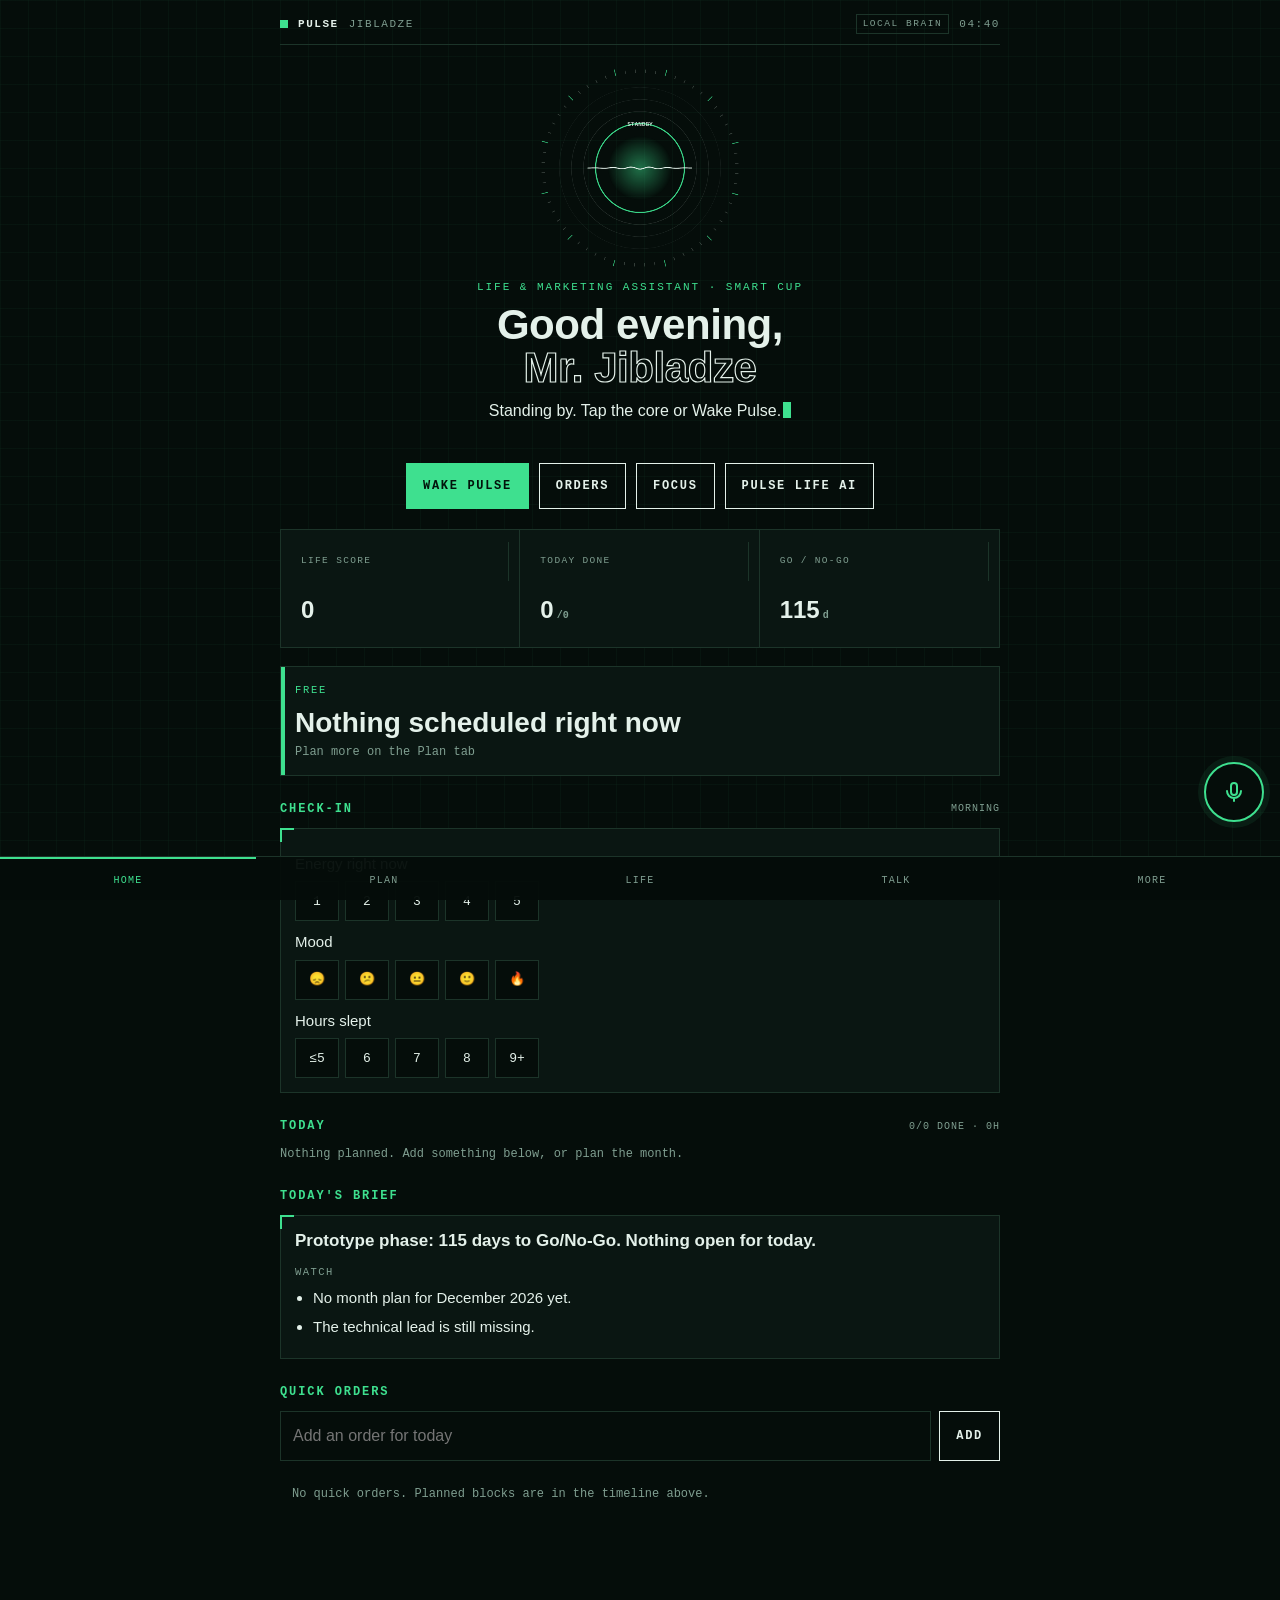
==== commit 16b2cfb3: "Add Pulse Life: conversational AI life planner published as a claude.ai Artifact - Get-to-know-you c" ====
--- a/index.html
+++ b/index.html
@@ -29,6 +29,7 @@
         <button class="btn hot" id="wake" type="button">Wake Pulse</button>
         <button class="btn" id="showOrders" type="button">Orders</button>
         <button class="btn" id="focusBtn" type="button">Focus</button>
+        <a class="btn" href="https://claude.ai/artifact/DiQPZLAjYd5vsEY7HPejNc" style="text-decoration:none;display:inline-flex;align-items:center">Pulse Life AI</a>
       </div>
     </div>
     <div class="ro">
@@ -181,6 +182,7 @@
     <h2>Memory</h2>
     <div class="facts" id="facts"></div>
     <h2>Links</h2>
+    <p class="note"><b>Pulse Life</b>, the AI that learns who you are and builds your whole life plan: <a href="https://claude.ai/artifact/DiQPZLAjYd5vsEY7HPejNc" style="color:var(--pulse)">open on claude.ai</a></p>
     <p class="note">Full dashboard, reports and team signals: <a href="https://claude.ai/artifact/8DyxYjzvwnHDdhPhgziKTf" style="color:var(--pulse)">Pulse on claude.ai</a></p>
     <div class="acts left"><button class="btn ghost" id="reset" type="button">Reset data on this phone</button></div>
     <p class="note" id="resetNote"></p>
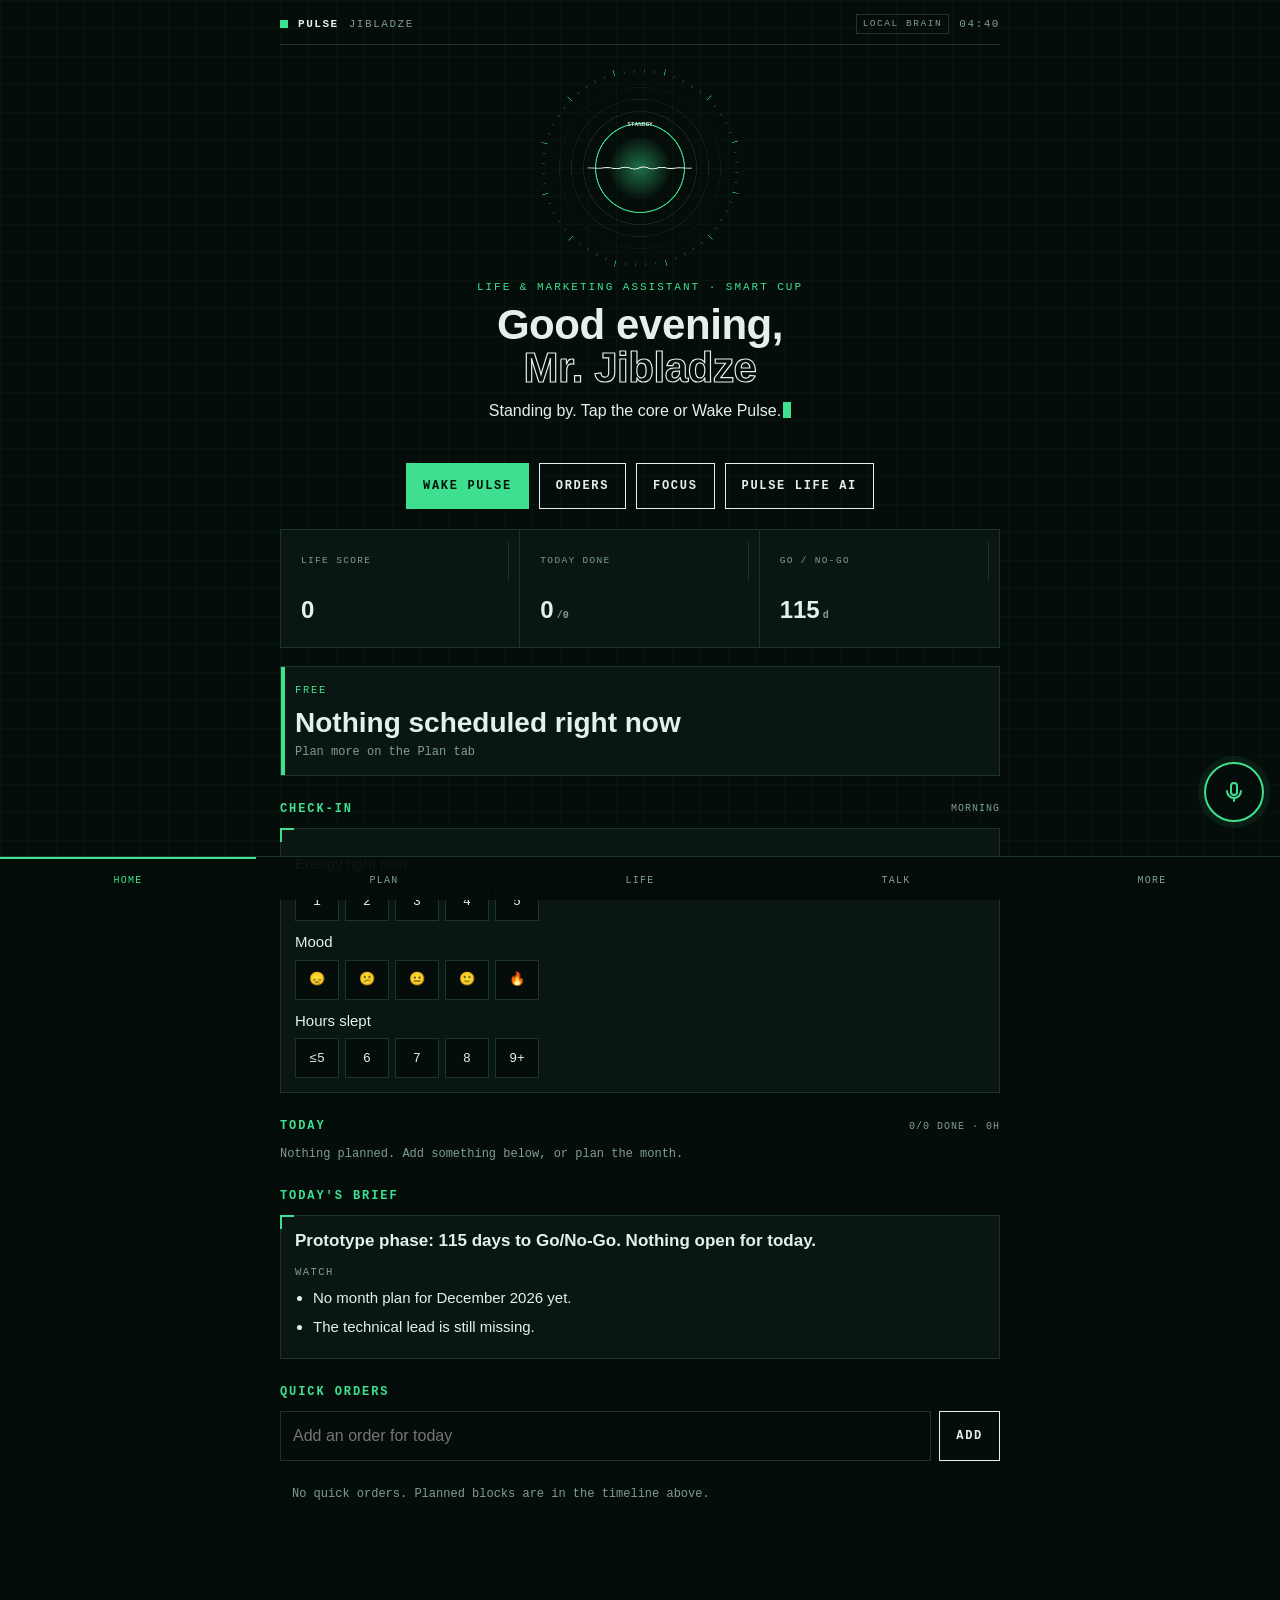
==== commit 822f12b6: "Add a GitHub Pages launcher for Pulse Life with the Pulse icon ai/ is a Home Screen launcher with it" ====
--- a/index.html
+++ b/index.html
@@ -29,7 +29,7 @@
         <button class="btn hot" id="wake" type="button">Wake Pulse</button>
         <button class="btn" id="showOrders" type="button">Orders</button>
         <button class="btn" id="focusBtn" type="button">Focus</button>
-        <a class="btn" href="https://claude.ai/artifact/DiQPZLAjYd5vsEY7HPejNc" style="text-decoration:none;display:inline-flex;align-items:center">Pulse Life AI</a>
+        <a class="btn" href="ai/" style="text-decoration:none;display:inline-flex;align-items:center">Pulse Life AI</a>
       </div>
     </div>
     <div class="ro">
